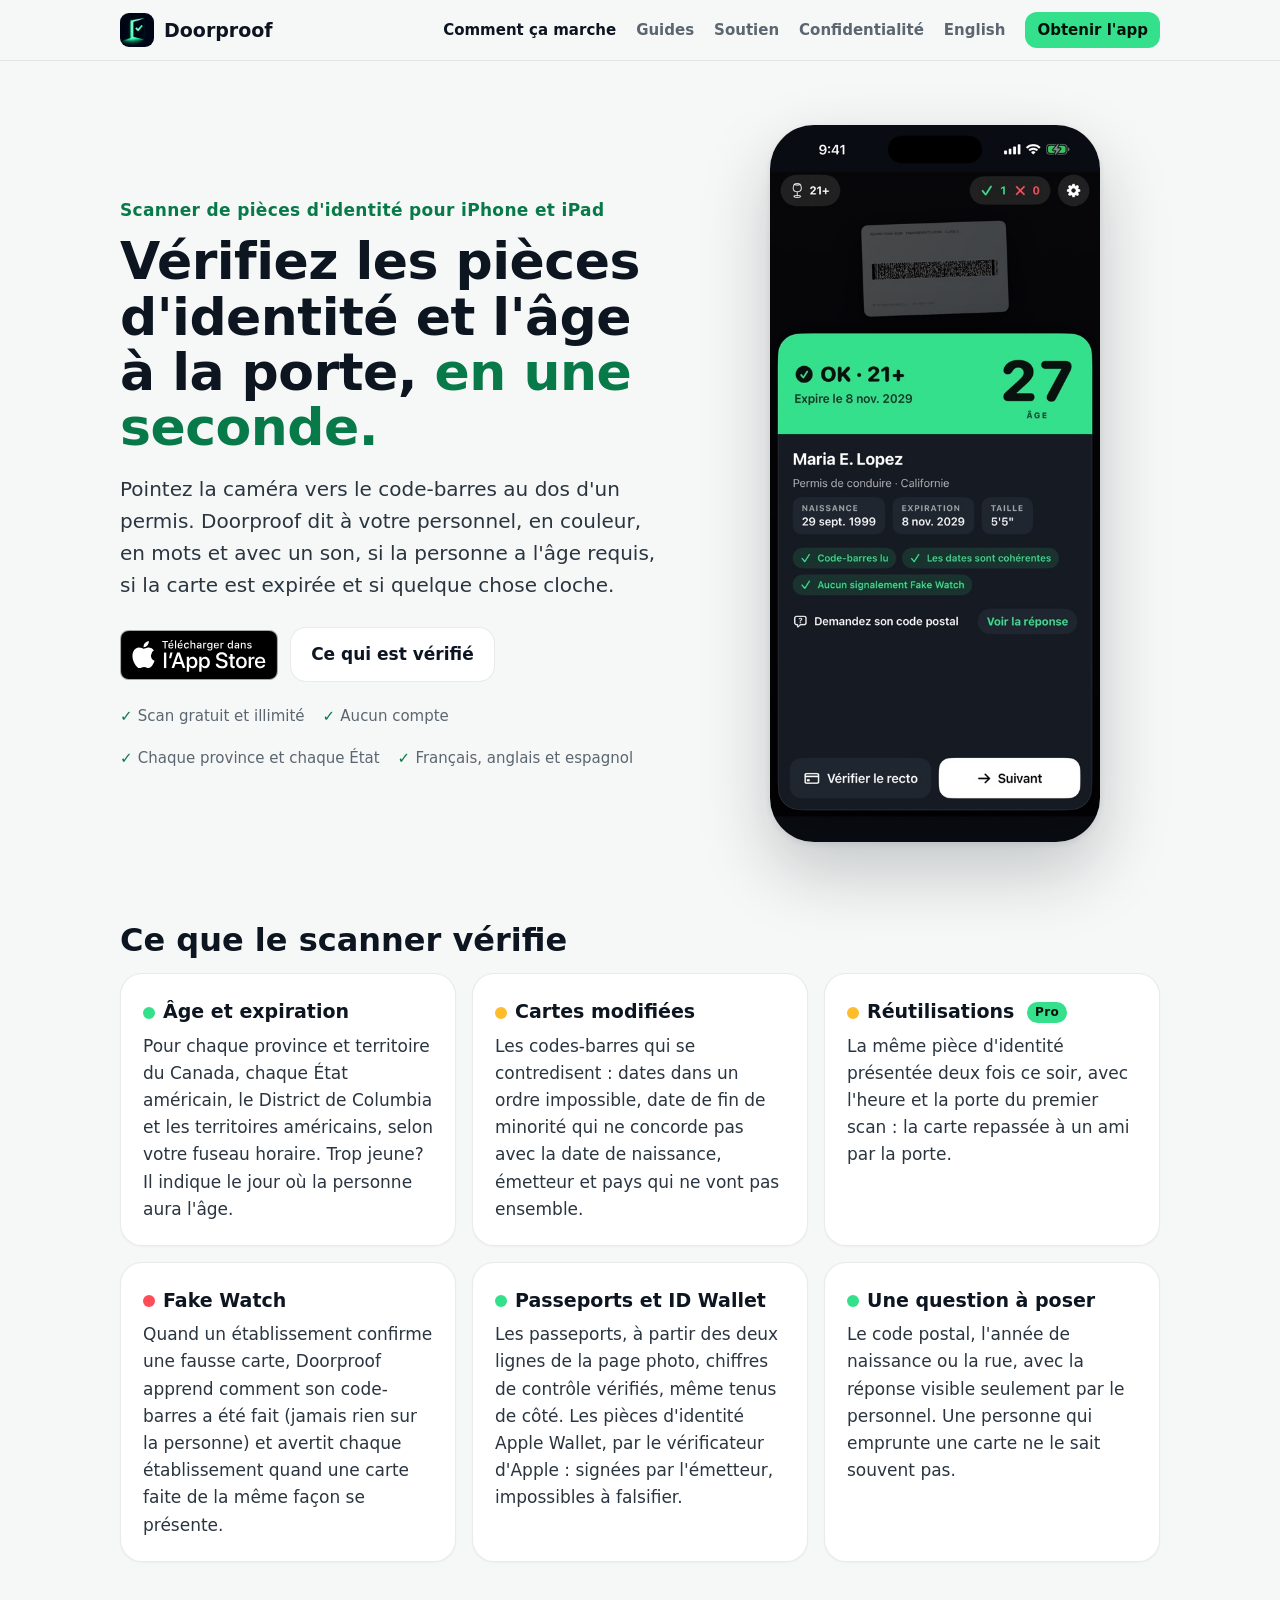
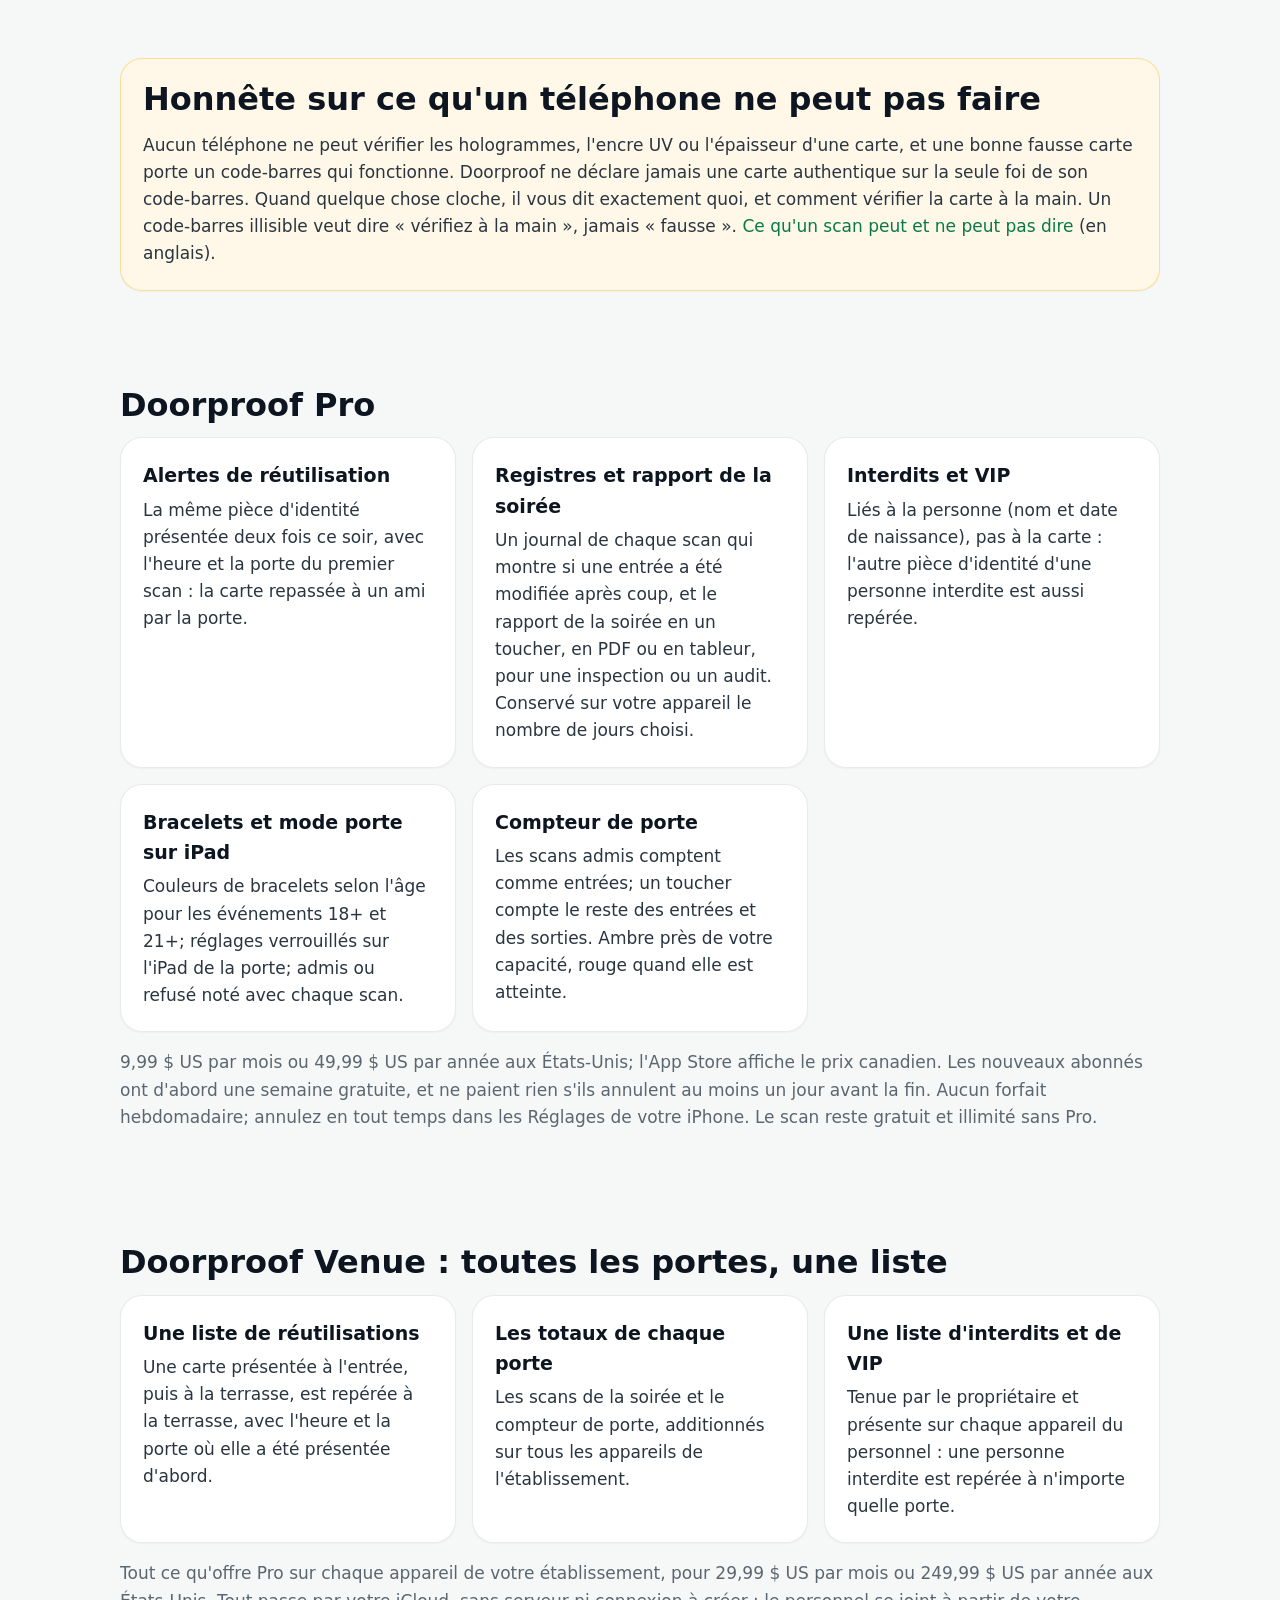
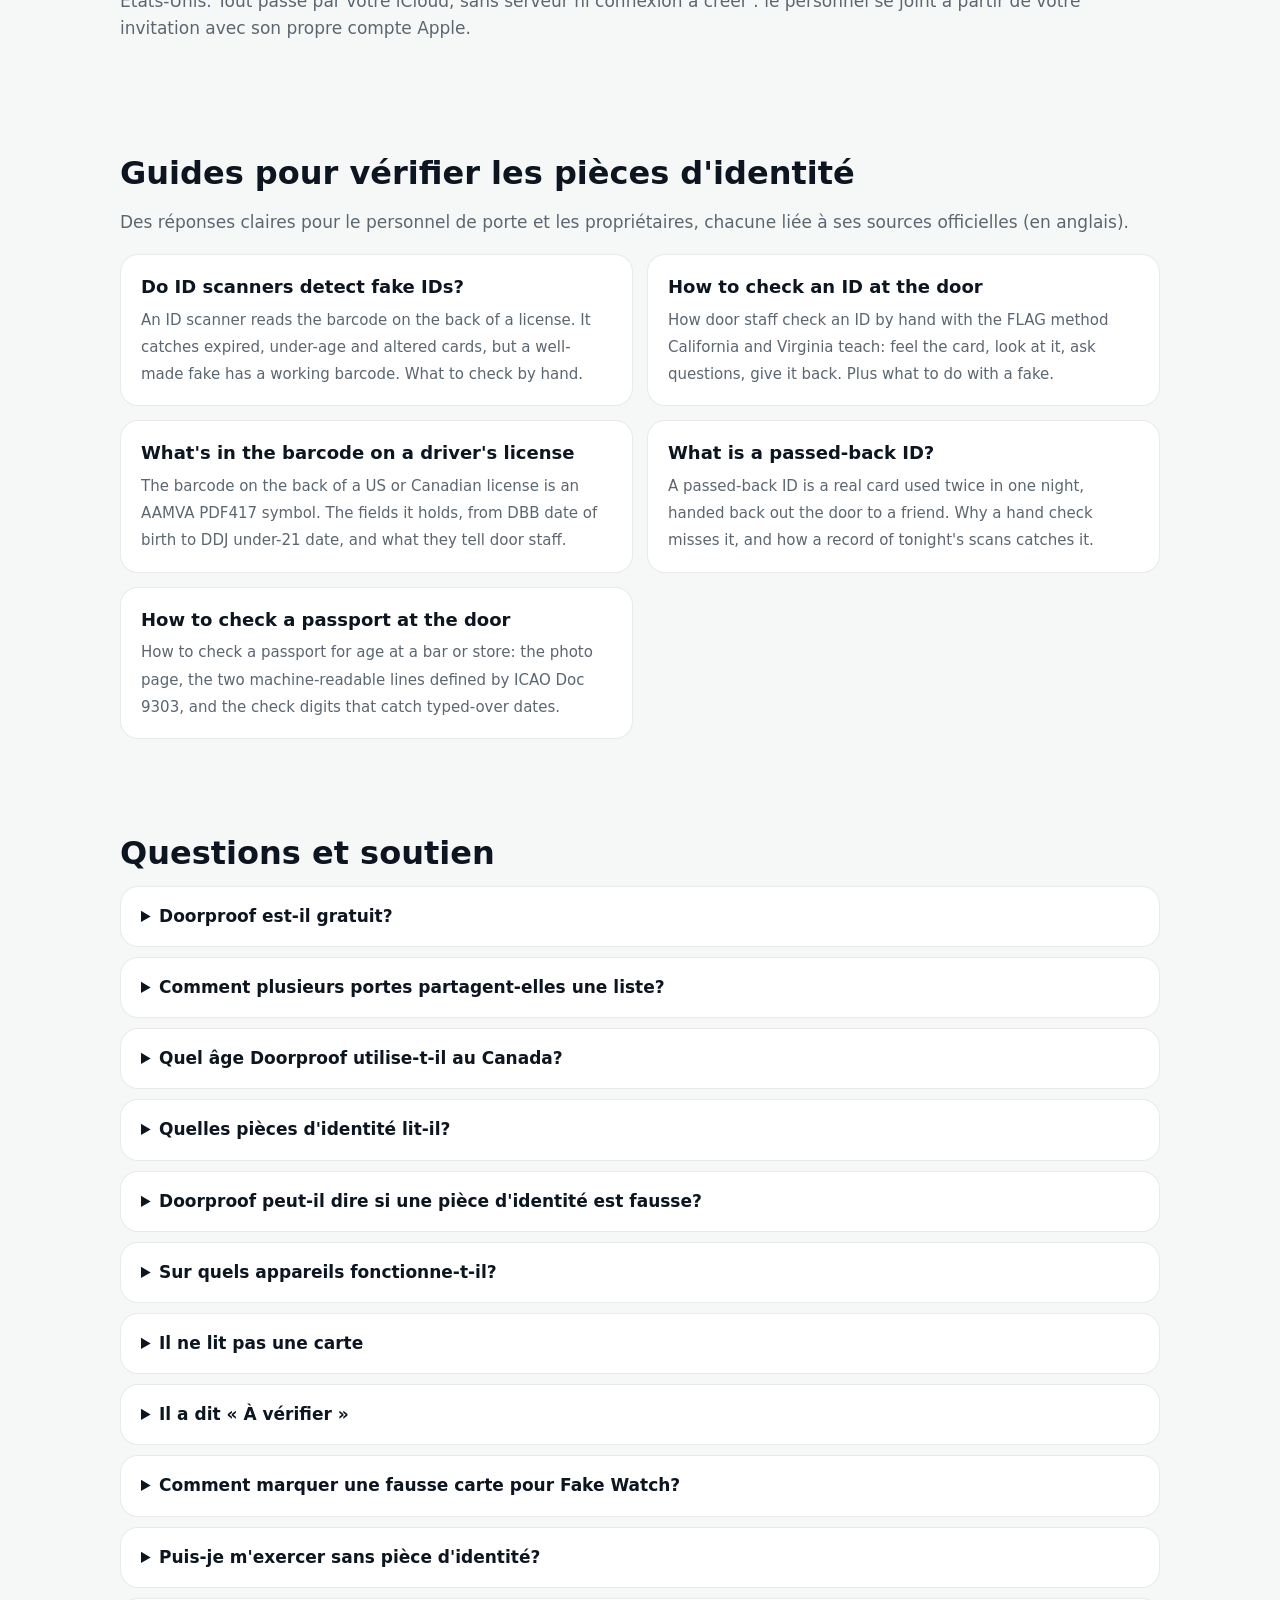
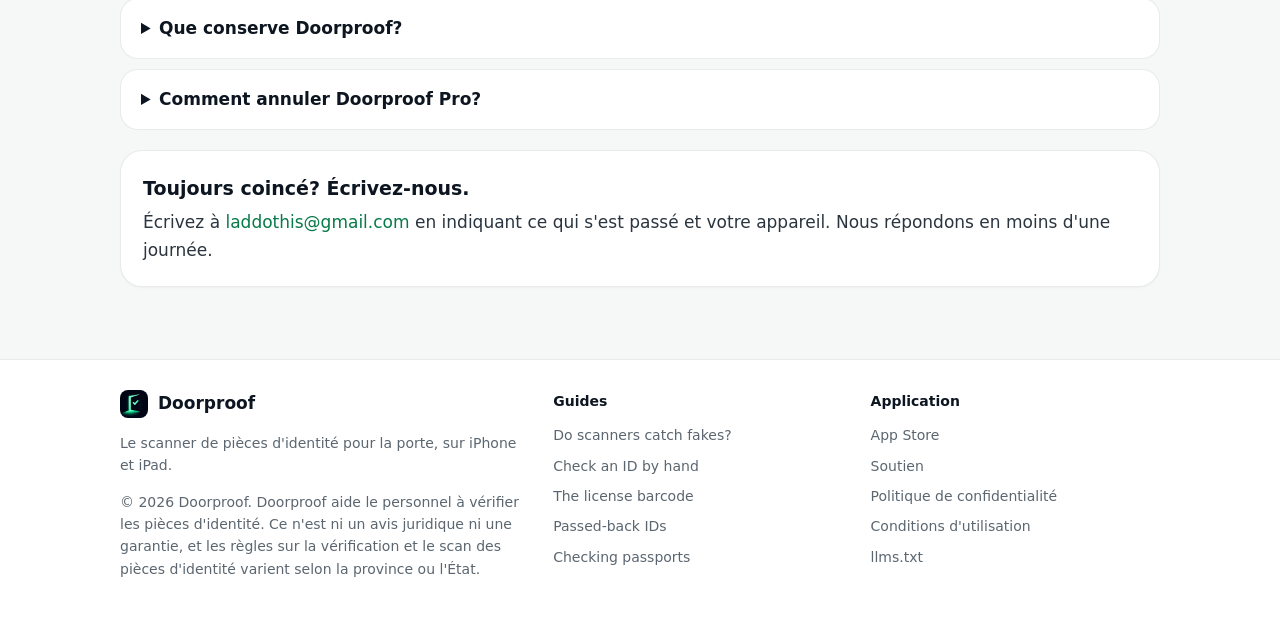
==== fr/index.html @ cb19625f "French (Canada) home page and privacy policy; Canada's ages by province; three languages; passports " ====
<!doctype html>
<html lang="fr-CA">
<head>
<meta charset="utf-8">
<meta name="viewport" content="width=device-width, initial-scale=1">
<title>Doorproof : scanner d&#x27;identité et vérification de l&#x27;âge</title>
<meta name="description" content="Scan de pièces d&#x27;identité gratuit et illimité sur iPhone et iPad : l&#x27;âge et l&#x27;expiration en une seconde, les cartes modifiées et Fake Watch.">
<meta name="robots" content="index,follow,max-snippet:-1,max-image-preview:large">
<link rel="canonical" href="https://coderalert0.github.io/doorproof-site/fr/">
<link rel="alternate" hreflang="en" href="https://coderalert0.github.io/doorproof-site/">
<link rel="alternate" hreflang="fr-CA" href="https://coderalert0.github.io/doorproof-site/fr/">
<link rel="alternate" hreflang="x-default" href="https://coderalert0.github.io/doorproof-site/">
<meta name="theme-color" content="#f6f8f7">
<meta name="apple-itunes-app" content="app-id=6832112189">
<meta property="og:type" content="website">
<meta property="og:site_name" content="Doorproof">
<meta property="og:title" content="Doorproof : scanner d&#x27;identité et vérification de l&#x27;âge">
<meta property="og:description" content="Scan de pièces d&#x27;identité gratuit et illimité sur iPhone et iPad : l&#x27;âge et l&#x27;expiration en une seconde, les cartes modifiées et Fake Watch.">
<meta property="og:url" content="https://coderalert0.github.io/doorproof-site/fr/">
<meta property="og:image" content="https://coderalert0.github.io/doorproof-site/img/og.png">
<meta property="og:image:width" content="1200">
<meta property="og:image:height" content="630">
<meta property="og:image:alt" content="Doorproof, le scanner de pièces d&#x27;identité pour la porte, affichant un résultat vert OK">
<meta name="twitter:card" content="summary_large_image">
<link rel="icon" href="../icon.png">
<link rel="apple-touch-icon" href="../icon.png">
<link rel="stylesheet" href="../style.css">
<link rel="alternate" type="text/plain" title="llms.txt" href="../llms.txt">
<script type="application/ld+json">{"@context": "https://schema.org", "@type": "WebSite", "name": "Doorproof", "url": "https://coderalert0.github.io/doorproof-site/fr/", "description": "Scan de pièces d'identité gratuit et illimité sur iPhone et iPad : l'âge et l'expiration en une seconde, les cartes modifiées et Fake Watch.", "publisher": {"@type": "Organization", "name": "Doorproof", "url": "https://coderalert0.github.io/doorproof-site/", "logo": "https://coderalert0.github.io/doorproof-site/img/icon-512.png"}, "inLanguage": "fr-CA"}</script>
<script type="application/ld+json">{"@context": "https://schema.org", "@type": "FAQPage", "inLanguage": "fr-CA", "mainEntity": [{"@type": "Question", "name": "Doorproof est-il gratuit?", "acceptedAnswer": {"@type": "Answer", "text": "Oui. Le scan est gratuit et illimité, avec Fake Watch inclus et aucun compte. Doorproof Pro ajoute les alertes de réutilisation, les registres avec rapport de la soirée, un compteur de porte, les listes d'interdits et de VIP, les bracelets et le mode porte sur iPad. Doorproof Venue met Pro sur chaque appareil de votre établissement, avec une seule liste de réutilisations, des totaux et des listes partagés. Chacun offre d'abord une semaine gratuite aux nouveaux abonnés."}}, {"@type": "Question", "name": "Comment plusieurs portes partagent-elles une liste?", "acceptedAnswer": {"@type": "Answer", "text": "Avec Doorproof Venue, le propriétaire touche Réglages > Les appareils de votre établissement > Inviter les appareils du personnel et envoie l'invitation par Messages ou Mail. Le personnel l'ouvre sur son iPhone ou iPad, connecté à son propre compte Apple, et Doorproof se joint à l'établissement&nbsp;: la même liste de réutilisations, les mêmes totaux et la même liste d'interdits à chaque porte, par l'iCloud du propriétaire."}}, {"@type": "Question", "name": "Quel âge Doorproof utilise-t-il au Canada?", "acceptedAnswer": {"@type": "Answer", "text": "Au premier lancement, choisissez votre province ou territoire et votre type d'établissement&nbsp;: Doorproof règle l'âge légal en conséquence, par exemple 18&nbsp;ans pour un bar au Québec, en Alberta et au Manitoba, 19&nbsp;ans ailleurs, et 21&nbsp;ans pour le cannabis au Québec. Vous pouvez le changer en tout temps dans les Réglages, et c'est à vous de confirmer l'âge qui s'applique à votre établissement."}}, {"@type": "Question", "name": "Quelles pièces d'identité lit-il?", "acceptedAnswer": {"@type": "Answer", "text": "Les permis de conduire et cartes d'identité de chaque province et territoire du Canada, de chaque État américain, du District de Columbia et des territoires américains, par le code-barres au dos. Les passeports et cartes de type passeport, par les lignes lisibles par machine. Les pièces d'identité Apple Wallet, par le vérificateur d'Apple."}}, {"@type": "Question", "name": "Doorproof peut-il dire si une pièce d'identité est fausse?", "acceptedAnswer": {"@type": "Answer", "text": "Il repère ce qu'un code-barres peut montrer&nbsp;: cartes expirées ou de personnes trop jeunes, cartes modifiées dont le code-barres ne concorde plus, et cartes faites comme des fausses cartes confirmées par d'autres établissements. Une fausse carte bien faite porte un code-barres qui fonctionne&nbsp;: Doorproof ne déclare donc jamais une carte authentique sur la seule foi de son code-barres et dit au personnel quoi vérifier à la main."}}, {"@type": "Question", "name": "Sur quels appareils fonctionne-t-il?", "acceptedAnswer": {"@type": "Answer", "text": "iPhone et iPad avec iOS 17 ou plus récent. Il est offert dans l'App Store au Canada et aux États-Unis, en français, en anglais et en espagnol."}}, {"@type": "Question", "name": "Il ne lit pas une carte", "acceptedAnswer": {"@type": "Answer", "text": "Tenez le dos de la carte à plat, remplissant le cadre, à environ une largeur de main de la caméra. Dans une pièce sombre, touchez la lampe de poche. Si un code-barres est usé ou abîmé, Doorproof dit «&nbsp;Vérifiez à la main&nbsp;»&nbsp;: ça ne veut pas dire que la carte est fausse."}}, {"@type": "Question", "name": "Il a dit «&nbsp;À vérifier&nbsp;»", "acceptedAnswer": {"@type": "Answer", "text": "La personne a l'âge requis et la carte n'est pas expirée, mais quelque chose cloche, et le résultat dit quoi. Vérifiez la carte à la main&nbsp;: inclinez-la pour voir l'hologramme bouger, touchez l'impression en relief, comparez la photo et posez la question que Doorproof suggère."}}, {"@type": "Question", "name": "Comment marquer une fausse carte pour Fake Watch?", "acceptedAnswer": {"@type": "Answer", "text": "Touchez «&nbsp;C'est une fausse&nbsp;» sur un résultat À vérifier, mais seulement après avoir vérifié la carte à la main. Doorproof partage la façon dont son code-barres a été fait et votre ville, jamais rien sur la personne. Si une correspondance était erronée, touchez «&nbsp;Elle est vraie&nbsp;». Vous pouvez désactiver le partage dans les Réglages."}}, {"@type": "Question", "name": "Puis-je m'exercer sans pièce d'identité?", "acceptedAnswer": {"@type": "Answer", "text": "Réglages > Aide > S'exercer avec des pièces d'exemple montre à quoi ressemble chaque résultat. Les exemples ne sont ni comptés, ni enregistrés, ni partagés."}}, {"@type": "Question", "name": "Que conserve Doorproof?", "acceptedAnswer": {"@type": "Answer", "text": "Registres désactivés (par défaut), seulement les totaux de la soirée. Registres activés (Pro), un journal sur votre appareil pendant le nombre de jours choisi, avec les noms et dates de naissance seulement si vous l'activez. Voir la politique de confidentialité."}}, {"@type": "Question", "name": "Comment annuler Doorproof Pro?", "acceptedAnswer": {"@type": "Answer", "text": "Dans les Réglages de votre iPhone ou iPad&nbsp;: votre nom > Abonnements > Doorproof. La restauration des achats se trouve dans les Réglages de l'application."}}]}</script>
</head>
<body>
<a class="skip" href="#main">Aller au contenu</a>
<header class="topbar">
  <div class="topbar-in">
    <a class="brand" href="./"><img src="../icon.png" alt="" width="34" height="34"><span>Doorproof</span></a>
    <nav class="nav" aria-label="Site">
      <a href="./#how" aria-current="page">Comment ça marche</a>
      <a href="./#guides">Guides</a>
      <a href="./#support">Soutien</a>
      <a href="./privacy.html">Confidentialité</a>
      <a href="https://coderalert0.github.io/doorproof-site/" hreflang="en" lang="en">English</a>
      <a class="nav-cta" href="https://apps.apple.com/ca/app/id6832112189?l=fr-CA">Obtenir l'app</a>
    </nav>
  </div>
</header>
<main id="main">
<section class="hero">
  <div>
    <span class="eyebrow">Scanner de pièces d'identité pour iPhone et iPad</span>
    <h1>Vérifiez les pièces d'identité et l'âge à la porte, <em>en une seconde.</em></h1>
    <p class="lead">Pointez la caméra vers le code-barres au dos d'un permis. Doorproof dit à votre personnel, en couleur, en mots et avec un son, si la personne a l'âge requis, si la carte est expirée et si quelque chose cloche.</p>
    <div class="actions">
      <a class="badge" href="https://apps.apple.com/ca/app/id6832112189?l=fr-CA"><img src="../img/app-store-badge-fr.svg" alt="Télécharger dans l'App Store" width="158" height="50"></a>
      <a class="btn btn-ghost" href="#how">Ce qui est vérifié</a>
    </div>
    <div class="facts"><span>Scan gratuit et illimité</span><span>Aucun compte</span><span>Chaque province et chaque État</span><span>Français, anglais et espagnol</span></div>
  </div>
  <img class="phone" src="../img/fr/1-demo.jpg" alt="Doorproof affichant un résultat vert OK&nbsp;: 27 ans, un permis de conduire de Californie" width="506" height="1100">
</section>

<section class="wrap" id="how">
  <h2>Ce que le scanner vérifie</h2>
  <div class="grid">
    <div class="card"><h3><span class="dot" style="background:var(--mint)"></span>Âge et expiration</h3><p>Pour chaque province et territoire du Canada, chaque État américain, le District de Columbia et les territoires américains, selon votre fuseau horaire. Trop jeune? Il indique le jour où la personne aura l'âge.</p></div>
    <div class="card"><h3><span class="dot" style="background:var(--amber)"></span>Cartes modifiées</h3><p>Les codes-barres qui se contredisent&nbsp;: dates dans un ordre impossible, date de fin de minorité qui ne concorde pas avec la date de naissance, émetteur et pays qui ne vont pas ensemble.</p></div>
    <div class="card"><h3><span class="dot" style="background:var(--amber)"></span>Réutilisations <span class="pro">Pro</span></h3><p>La même pièce d'identité présentée deux fois ce soir, avec l'heure et la porte du premier scan&nbsp;: la carte repassée à un ami par la porte.</p></div>
    <div class="card"><h3><span class="dot" style="background:var(--red)"></span>Fake Watch</h3><p>Quand un établissement confirme une fausse carte, Doorproof apprend comment son code-barres a été fait (jamais rien sur la personne) et avertit chaque établissement quand une carte faite de la même façon se présente.</p></div>
    <div class="card"><h3><span class="dot" style="background:var(--mint)"></span>Passeports et ID Wallet</h3><p>Les passeports, à partir des deux lignes de la page photo, chiffres de contrôle vérifiés, même tenus de côté. Les pièces d'identité Apple Wallet, par le vérificateur d'Apple&nbsp;: signées par l'émetteur, impossibles à falsifier.</p></div>
    <div class="card"><h3><span class="dot" style="background:var(--mint)"></span>Une question à poser</h3><p>Le code postal, l'année de naissance ou la rue, avec la réponse visible seulement par le personnel. Une personne qui emprunte une carte ne le sait souvent pas.</p></div>
  </div>
</section>

<section class="wrap">
  <div class="card honest">
    <h2>Honnête sur ce qu'un téléphone ne peut pas faire</h2>
    <p>Aucun téléphone ne peut vérifier les hologrammes, l'encre UV ou l'épaisseur d'une carte, et une bonne fausse carte porte un code-barres qui fonctionne. Doorproof ne déclare jamais une carte authentique sur la seule foi de son code-barres. Quand quelque chose cloche, il vous dit exactement quoi, et comment vérifier la carte à la main. Un code-barres illisible veut dire «&nbsp;vérifiez à la main&nbsp;», jamais «&nbsp;fausse&nbsp;». <a href="../do-id-scanners-detect-fake-ids.html">Ce qu'un scan peut et ne peut pas dire</a> (en anglais).</p>
  </div>
</section>

<section class="wrap">
  <h2>Doorproof Pro</h2>
  <div class="grid">
    <div class="card"><h3>Alertes de réutilisation</h3><p>La même pièce d'identité présentée deux fois ce soir, avec l'heure et la porte du premier scan&nbsp;: la carte repassée à un ami par la porte.</p></div>
    <div class="card"><h3>Registres et rapport de la soirée</h3><p>Un journal de chaque scan qui montre si une entrée a été modifiée après coup, et le rapport de la soirée en un toucher, en PDF ou en tableur, pour une inspection ou un audit. Conservé sur votre appareil le nombre de jours choisi.</p></div>
    <div class="card"><h3>Interdits et VIP</h3><p>Liés à la personne (nom et date de naissance), pas à la carte&nbsp;: l'autre pièce d'identité d'une personne interdite est aussi repérée.</p></div>
    <div class="card"><h3>Bracelets et mode porte sur iPad</h3><p>Couleurs de bracelets selon l'âge pour les événements 18+ et 21+; réglages verrouillés sur l'iPad de la porte; admis ou refusé noté avec chaque scan.</p></div>
    <div class="card"><h3>Compteur de porte</h3><p>Les scans admis comptent comme entrées; un toucher compte le reste des entrées et des sorties. Ambre près de votre capacité, rouge quand elle est atteinte.</p></div>
  </div>
  <p class="muted">9,99 $ US par mois ou 49,99 $ US par année aux États-Unis; l'App Store affiche le prix canadien. Les nouveaux abonnés ont d'abord une semaine gratuite, et ne paient rien s'ils annulent au moins un jour avant la fin. Aucun forfait hebdomadaire; annulez en tout temps dans les Réglages de votre iPhone. Le scan reste gratuit et illimité sans Pro.</p>
</section>

<section class="wrap" id="venue">
  <h2>Doorproof Venue&nbsp;: toutes les portes, une liste</h2>
  <div class="grid">
    <div class="card"><h3>Une liste de réutilisations</h3><p>Une carte présentée à l'entrée, puis à la terrasse, est repérée à la terrasse, avec l'heure et la porte où elle a été présentée d'abord.</p></div>
    <div class="card"><h3>Les totaux de chaque porte</h3><p>Les scans de la soirée et le compteur de porte, additionnés sur tous les appareils de l'établissement.</p></div>
    <div class="card"><h3>Une liste d'interdits et de VIP</h3><p>Tenue par le propriétaire et présente sur chaque appareil du personnel&nbsp;: une personne interdite est repérée à n'importe quelle porte.</p></div>
  </div>
  <p class="muted">Tout ce qu'offre Pro sur chaque appareil de votre établissement, pour 29,99 $ US par mois ou 249,99 $ US par année aux États-Unis. Tout passe par votre iCloud, sans serveur ni connexion à créer&nbsp;: le personnel se joint à partir de votre invitation avec son propre compte Apple.</p>
</section>

<section class="wrap" id="guides">
  <h2>Guides pour vérifier les pièces d'identité</h2>
  <p class="muted">Des réponses claires pour le personnel de porte et les propriétaires, chacune liée à ses sources officielles (en anglais).</p>
  <ul class="guides"><li><a href="../do-id-scanners-detect-fake-ids.html" hreflang="en"><strong>Do ID scanners detect fake IDs?</strong><span>An ID scanner reads the barcode on the back of a license. It catches expired, under-age and altered cards, but a well-made fake has a working barcode. What to check by hand.</span></a></li><li><a href="../how-to-check-an-id.html" hreflang="en"><strong>How to check an ID at the door</strong><span>How door staff check an ID by hand with the FLAG method California and Virginia teach: feel the card, look at it, ask questions, give it back. Plus what to do with a fake.</span></a></li><li><a href="../drivers-license-barcode.html" hreflang="en"><strong>What&#x27;s in the barcode on a driver&#x27;s license</strong><span>The barcode on the back of a US or Canadian license is an AAMVA PDF417 symbol. The fields it holds, from DBB date of birth to DDJ under-21 date, and what they tell door staff.</span></a></li><li><a href="../passed-back-id.html" hreflang="en"><strong>What is a passed-back ID?</strong><span>A passed-back ID is a real card used twice in one night, handed back out the door to a friend. Why a hand check misses it, and how a record of tonight&#x27;s scans catches it.</span></a></li><li><a href="../checking-passports.html" hreflang="en"><strong>How to check a passport at the door</strong><span>How to check a passport for age at a bar or store: the photo page, the two machine-readable lines defined by ICAO Doc 9303, and the check digits that catch typed-over dates.</span></a></li></ul>
</section>

<section class="wrap" id="support">
  <h2>Questions et soutien</h2>
  <details><summary>Doorproof est-il gratuit?</summary><p>Oui. Le scan est gratuit et illimité, avec Fake Watch inclus et aucun compte. Doorproof Pro ajoute les alertes de réutilisation, les registres avec rapport de la soirée, un compteur de porte, les listes d'interdits et de VIP, les bracelets et le mode porte sur iPad. Doorproof Venue met Pro sur chaque appareil de votre établissement, avec une seule liste de réutilisations, des totaux et des listes partagés. Chacun offre d'abord une semaine gratuite aux nouveaux abonnés.</p></details>
  <details><summary>Comment plusieurs portes partagent-elles une liste?</summary><p>Avec Doorproof Venue, le propriétaire touche Réglages &gt; Les appareils de votre établissement &gt; Inviter les appareils du personnel et envoie l'invitation par Messages ou Mail. Le personnel l'ouvre sur son iPhone ou iPad, connecté à son propre compte Apple, et Doorproof se joint à l'établissement&nbsp;: la même liste de réutilisations, les mêmes totaux et la même liste d'interdits à chaque porte, par l'iCloud du propriétaire.</p></details>
  <details><summary>Quel âge Doorproof utilise-t-il au Canada?</summary><p>Au premier lancement, choisissez votre province ou territoire et votre type d'établissement&nbsp;: Doorproof règle l'âge légal en conséquence, par exemple 18&nbsp;ans pour un bar au Québec, en Alberta et au Manitoba, 19&nbsp;ans ailleurs, et 21&nbsp;ans pour le cannabis au Québec. Vous pouvez le changer en tout temps dans les Réglages, et c'est à vous de confirmer l'âge qui s'applique à votre établissement.</p></details>
  <details><summary>Quelles pièces d'identité lit-il?</summary><p>Les permis de conduire et cartes d'identité de chaque province et territoire du Canada, de chaque État américain, du District de Columbia et des territoires américains, par le code-barres au dos. Les passeports et cartes de type passeport, par les lignes lisibles par machine. Les pièces d'identité Apple Wallet, par le vérificateur d'Apple.</p></details>
  <details><summary>Doorproof peut-il dire si une pièce d'identité est fausse?</summary><p>Il repère ce qu'un code-barres peut montrer&nbsp;: cartes expirées ou de personnes trop jeunes, cartes modifiées dont le code-barres ne concorde plus, et cartes faites comme des fausses cartes confirmées par d'autres établissements. Une fausse carte bien faite porte un code-barres qui fonctionne&nbsp;: Doorproof ne déclare donc jamais une carte authentique sur la seule foi de son code-barres et dit au personnel quoi vérifier à la main.</p></details>
  <details><summary>Sur quels appareils fonctionne-t-il?</summary><p>iPhone et iPad avec iOS 17 ou plus récent. Il est offert dans l'App Store au Canada et aux États-Unis, en français, en anglais et en espagnol.</p></details>
  <details><summary>Il ne lit pas une carte</summary><p>Tenez le dos de la carte à plat, remplissant le cadre, à environ une largeur de main de la caméra. Dans une pièce sombre, touchez la lampe de poche. Si un code-barres est usé ou abîmé, Doorproof dit «&nbsp;Vérifiez à la main&nbsp;»&nbsp;: ça ne veut pas dire que la carte est fausse.</p></details>
  <details><summary>Il a dit «&nbsp;À vérifier&nbsp;»</summary><p>La personne a l'âge requis et la carte n'est pas expirée, mais quelque chose cloche, et le résultat dit quoi. Vérifiez la carte à la main&nbsp;: inclinez-la pour voir l'hologramme bouger, touchez l'impression en relief, comparez la photo et posez la question que Doorproof suggère.</p></details>
  <details><summary>Comment marquer une fausse carte pour Fake Watch?</summary><p>Touchez «&nbsp;C'est une fausse&nbsp;» sur un résultat À vérifier, mais seulement après avoir vérifié la carte à la main. Doorproof partage la façon dont son code-barres a été fait et votre ville, jamais rien sur la personne. Si une correspondance était erronée, touchez «&nbsp;Elle est vraie&nbsp;». Vous pouvez désactiver le partage dans les Réglages.</p></details>
  <details><summary>Puis-je m'exercer sans pièce d'identité?</summary><p>Réglages &gt; Aide &gt; S'exercer avec des pièces d'exemple montre à quoi ressemble chaque résultat. Les exemples ne sont ni comptés, ni enregistrés, ni partagés.</p></details>
  <details><summary>Que conserve Doorproof?</summary><p>Registres désactivés (par défaut), seulement les totaux de la soirée. Registres activés (Pro), un journal sur votre appareil pendant le nombre de jours choisi, avec les noms et dates de naissance seulement si vous l'activez. Voir la <a href="privacy.html">politique de confidentialité</a>.</p></details>
  <details><summary>Comment annuler Doorproof Pro?</summary><p>Dans les Réglages de votre iPhone ou iPad&nbsp;: votre nom &gt; Abonnements &gt; Doorproof. La restauration des achats se trouve dans les Réglages de l'application.</p></details>
  <div class="card contact" id="contact">
    <div><h3>Toujours coincé? Écrivez-nous.</h3><p>Écrivez à <span class="email"><noscript>laddothis at gmail dot com</noscript></span> en indiquant ce qui s'est passé et votre appareil. Nous répondons en moins d'une journée.</p></div>
  </div>
</section>

</main>
<footer>
  <div class="in">
    <div class="foot-about">
      <a class="brand" href="./"><img src="../icon.png" alt="" width="28" height="28"><span>Doorproof</span></a>
      <p>Le scanner de pièces d'identité pour la porte, sur iPhone et iPad.</p>
      <p>© 2026 Doorproof. Doorproof aide le personnel à vérifier les pièces d'identité. Ce n'est ni un avis juridique ni une garantie, et les règles sur la vérification et le scan des pièces d'identité varient selon la province ou l'État.</p>
    </div>
    <nav aria-label="Guides"><p class="foot-title">Guides</p><a href="../do-id-scanners-detect-fake-ids.html">Do scanners catch fakes?</a><a href="../how-to-check-an-id.html">Check an ID by hand</a><a href="../drivers-license-barcode.html">The license barcode</a><a href="../passed-back-id.html">Passed-back IDs</a><a href="../checking-passports.html">Checking passports</a></nav>
    <nav aria-label="App"><p class="foot-title">Application</p><a href="https://apps.apple.com/ca/app/id6832112189?l=fr-CA">App Store</a><a href="./#support">Soutien</a><a href="./privacy.html">Politique de confidentialité</a><a href="https://www.apple.com/legal/internet-services/itunes/dev/stdeula/">Conditions d'utilisation</a><a href="../llms.txt">llms.txt</a></nav>
  </div>
</footer>
<script src="../site.js"></script>
</body>
</html>
---- style.css ----
/* Doorproof's site: light and calm, with the app's mint as the accent. The app's own screens stay dark (a dark screen
   doesn't dazzle door staff at night), so they sit on the page like phones. */
:root { --bg:#f6f8f7; --surface:#ffffff; --raised:#edf2ef; --line:rgba(12,22,33,.09); --text:#0c1520; --body:#2a3540;
        --muted:#5b6670; --mint:#34e08b; --ink:#087a49; --amber:#ffbb29; --amber-ink:#8a5200; --red:#ff4d57; --radius:22px; }
* { box-sizing:border-box; }
html { scroll-behavior:smooth; }
body { margin:0; background:var(--bg); color:var(--text); font:17px/1.6 -apple-system, BlinkMacSystemFont, "SF Pro Text", "Segoe UI", system-ui, sans-serif; }
/* Width and height attributes reserve the space; the image keeps its own proportions. */
img { max-width:100%; height:auto; }
a { color:var(--ink); text-decoration:none; }
a:hover { text-decoration:underline; }
.skip { position:absolute; left:-999px; } .skip:focus { left:16px; top:12px; background:var(--mint); color:#04110a; padding:8px 12px; border-radius:10px; }
.topbar { position:sticky; top:0; z-index:5; background:rgba(246,248,247,.88); backdrop-filter:blur(14px); border-bottom:1px solid var(--line); }
.topbar-in { max-width:1080px; margin:0 auto; padding:12px 20px; display:flex; align-items:center; justify-content:space-between; gap:16px; }
.brand { display:flex; align-items:center; gap:10px; color:var(--text); font-weight:800; font-size:19px; }
.brand img { width:34px; height:34px; border-radius:9px; }
.nav { display:flex; gap:20px; flex-wrap:wrap; align-items:center; } .nav a { color:var(--muted); font-weight:600; font-size:15px; } .nav a[aria-current] { color:var(--text); }
.hero { max-width:1080px; margin:0 auto; padding:64px 20px 32px; display:grid; grid-template-columns:1.1fr .9fr; gap:40px; align-items:center; }
.eyebrow { color:var(--ink); font-weight:700; letter-spacing:.02em; }
h1 { font:800 52px/1.06 ui-rounded, -apple-system, system-ui, sans-serif; margin:10px 0 18px; letter-spacing:-.01em; }
h1 em { font-style:normal; color:var(--ink); }
h2 { font:800 32px/1.15 ui-rounded, -apple-system, system-ui, sans-serif; margin:0 0 14px; }
h3 { font-size:19px; margin:0 0 6px; }
.pro { display:inline-block; margin-left:6px; padding:1px 8px; border-radius:99px; background:var(--mint); color:#04110a; font-size:12px; font-weight:800; letter-spacing:.04em; vertical-align:middle; }
.lead { font-size:20px; color:var(--body); margin:0 0 26px; }
.actions { display:flex; gap:12px; flex-wrap:wrap; align-items:center; }
.btn { display:inline-flex; align-items:center; gap:8px; padding:13px 20px; border-radius:16px; font-weight:700; }
.btn-primary { background:var(--mint); color:#04110a; } .btn-ghost { background:var(--surface); color:var(--text); border:1px solid var(--line); }
.btn:hover { text-decoration:none; filter:brightness(.97); }
.facts { display:flex; gap:18px; flex-wrap:wrap; margin-top:22px; color:var(--muted); font-size:15px; }
.facts span::before { content:"✓ "; color:var(--ink); font-weight:800; }
.phone { justify-self:center; width:min(330px, 80vw); border-radius:44px; box-shadow:0 2px 6px rgba(12,22,33,.08), 0 30px 70px rgba(12,22,33,.22); }
.wrap { max-width:1080px; margin:0 auto; padding:48px 20px; }
.grid { display:grid; grid-template-columns:repeat(3, 1fr); gap:16px; }
.card { background:var(--surface); border:1px solid var(--line); border-radius:var(--radius); padding:22px; box-shadow:0 1px 2px rgba(12,22,33,.04); }
.card p { color:var(--body); margin:0; }
.dot { display:inline-block; width:12px; height:12px; border-radius:50%; margin-right:8px; vertical-align:middle; }
.shots { display:grid; grid-template-columns:repeat(3, 1fr); gap:22px; }
.shots figure { margin:0; } .shots img { width:100%; border-radius:30px; box-shadow:0 18px 44px rgba(12,22,33,.18); }
.shots figcaption { color:var(--muted); font-size:15px; margin-top:14px; } .shots figcaption strong { color:var(--text); display:block; }
.honest { background:#fff8e8; border:1px solid rgba(255,187,41,.45); }
.honest h2 { color:var(--text); } .honest p { color:var(--body); }
.ipad img { width:100%; border-radius:26px; margin-top:18px; box-shadow:0 18px 50px rgba(12,22,33,.18); }
details { background:var(--surface); border:1px solid var(--line); border-radius:18px; padding:16px 20px; margin:10px 0; }
summary { cursor:pointer; font-weight:700; } details p { color:var(--body); margin:10px 0 0; }
.contact { display:flex; gap:16px; align-items:flex-start; margin-top:20px; }
.doc { max-width:760px; margin:0 auto; padding:48px 20px 72px; } .doc p, .doc li { color:var(--body); } .doc h2 { font-size:24px; margin-top:34px; }
section[id], h2[id] { scroll-margin-top:80px; }
.muted { color:var(--muted); }
.nav-cta { background:var(--mint); color:#04110a !important; padding:6px 12px; border-radius:12px; }
.nav-cta:hover { text-decoration:none; filter:brightness(.97); }
.badge { display:inline-flex; align-items:center; } .badge img { display:block; height:50px; width:auto; }
.guides { list-style:none; padding:0; margin:18px 0 0; display:grid; grid-template-columns:repeat(2, 1fr); gap:14px; }
.guides a { display:block; height:100%; background:var(--surface); border:1px solid var(--line); border-radius:18px; padding:18px 20px; color:var(--text); }
.guides a:hover { text-decoration:none; border-color:rgba(8,122,73,.45); box-shadow:0 6px 18px rgba(12,22,33,.06); }
.guides strong { display:block; font-size:18px; margin-bottom:4px; } .guides span { color:var(--muted); font-size:15px; }
.guide { max-width:780px; margin:0 auto; padding:36px 20px 64px; }
.guide h1 { font-size:44px; }
.guide h2 { font-size:26px; margin-top:38px; } .guide h3 { margin-top:22px; }
.guide p, .guide li { color:var(--body); } .guide li { margin:6px 0; } .guide strong { color:var(--text); }
.guide code { background:var(--raised); padding:1px 6px; border-radius:6px; font-size:.9em; }
.crumbs { font-size:14px; color:var(--muted); } .crumbs a { color:var(--muted); }
.updated { color:var(--muted); font-size:14px; margin-top:-6px; }
.answer { background:#eafaf1; border:1px solid rgba(8,122,73,.22); border-radius:var(--radius); padding:20px 22px; margin:22px 0; }
.answer h2 { font-size:15px; text-transform:uppercase; letter-spacing:.06em; color:var(--ink); margin:0 0 6px; } .answer p { margin:0; color:var(--text); font-size:18px; }
.toc { background:var(--surface); border:1px solid var(--line); border-radius:18px; padding:14px 20px; } .toc ul { margin:6px 0 0; padding-left:18px; }
.table-wrap { overflow-x:auto; margin:16px 0; border:1px solid var(--line); border-radius:16px; background:var(--surface); }
table { border-collapse:collapse; width:100%; font-size:15px; } th, td { text-align:left; padding:10px 14px; border-bottom:1px solid var(--line); vertical-align:top; }
th { background:var(--raised); } tr:last-child td { border-bottom:0; } td { color:var(--body); }
.app-cta { display:flex; gap:18px; align-items:center; justify-content:space-between; flex-wrap:wrap; background:var(--surface); border:1px solid var(--line); border-radius:var(--radius); padding:20px 22px; margin:40px 0 0; }
.app-cta h2 { margin:0 0 4px; font-size:22px; } .app-cta p { margin:0; color:var(--body); }
.sources ul, .related ul { padding-left:18px; }
footer { border-top:1px solid var(--line); margin-top:24px; background:var(--surface); }
footer .in { max-width:1080px; margin:0 auto; padding:30px 20px 44px; display:grid; grid-template-columns:1.4fr 1fr 1fr; gap:28px; color:var(--muted); font-size:14px; }
footer .brand { font-size:17px; } footer .brand img { width:28px; height:28px; border-radius:8px; }
footer nav { display:flex; flex-direction:column; gap:8px; } footer nav a { color:var(--muted); }
.foot-title { color:var(--text); font-weight:700; margin:0 0 4px; font-size:14px; }
@media (max-width:860px) { .hero { grid-template-columns:1fr; padding-top:40px; } h1 { font-size:40px; } .grid, .shots { grid-template-columns:1fr 1fr; } }
@media (max-width:860px) { footer .in { grid-template-columns:1fr 1fr; } .foot-about { grid-column:1 / -1; } }
@media (max-width:560px) { .grid, .shots, .guides { grid-template-columns:1fr; } .nav { gap:12px; } .nav a:not(.nav-cta):nth-child(3) { display:none; } .guide h1 { font-size:34px; } }
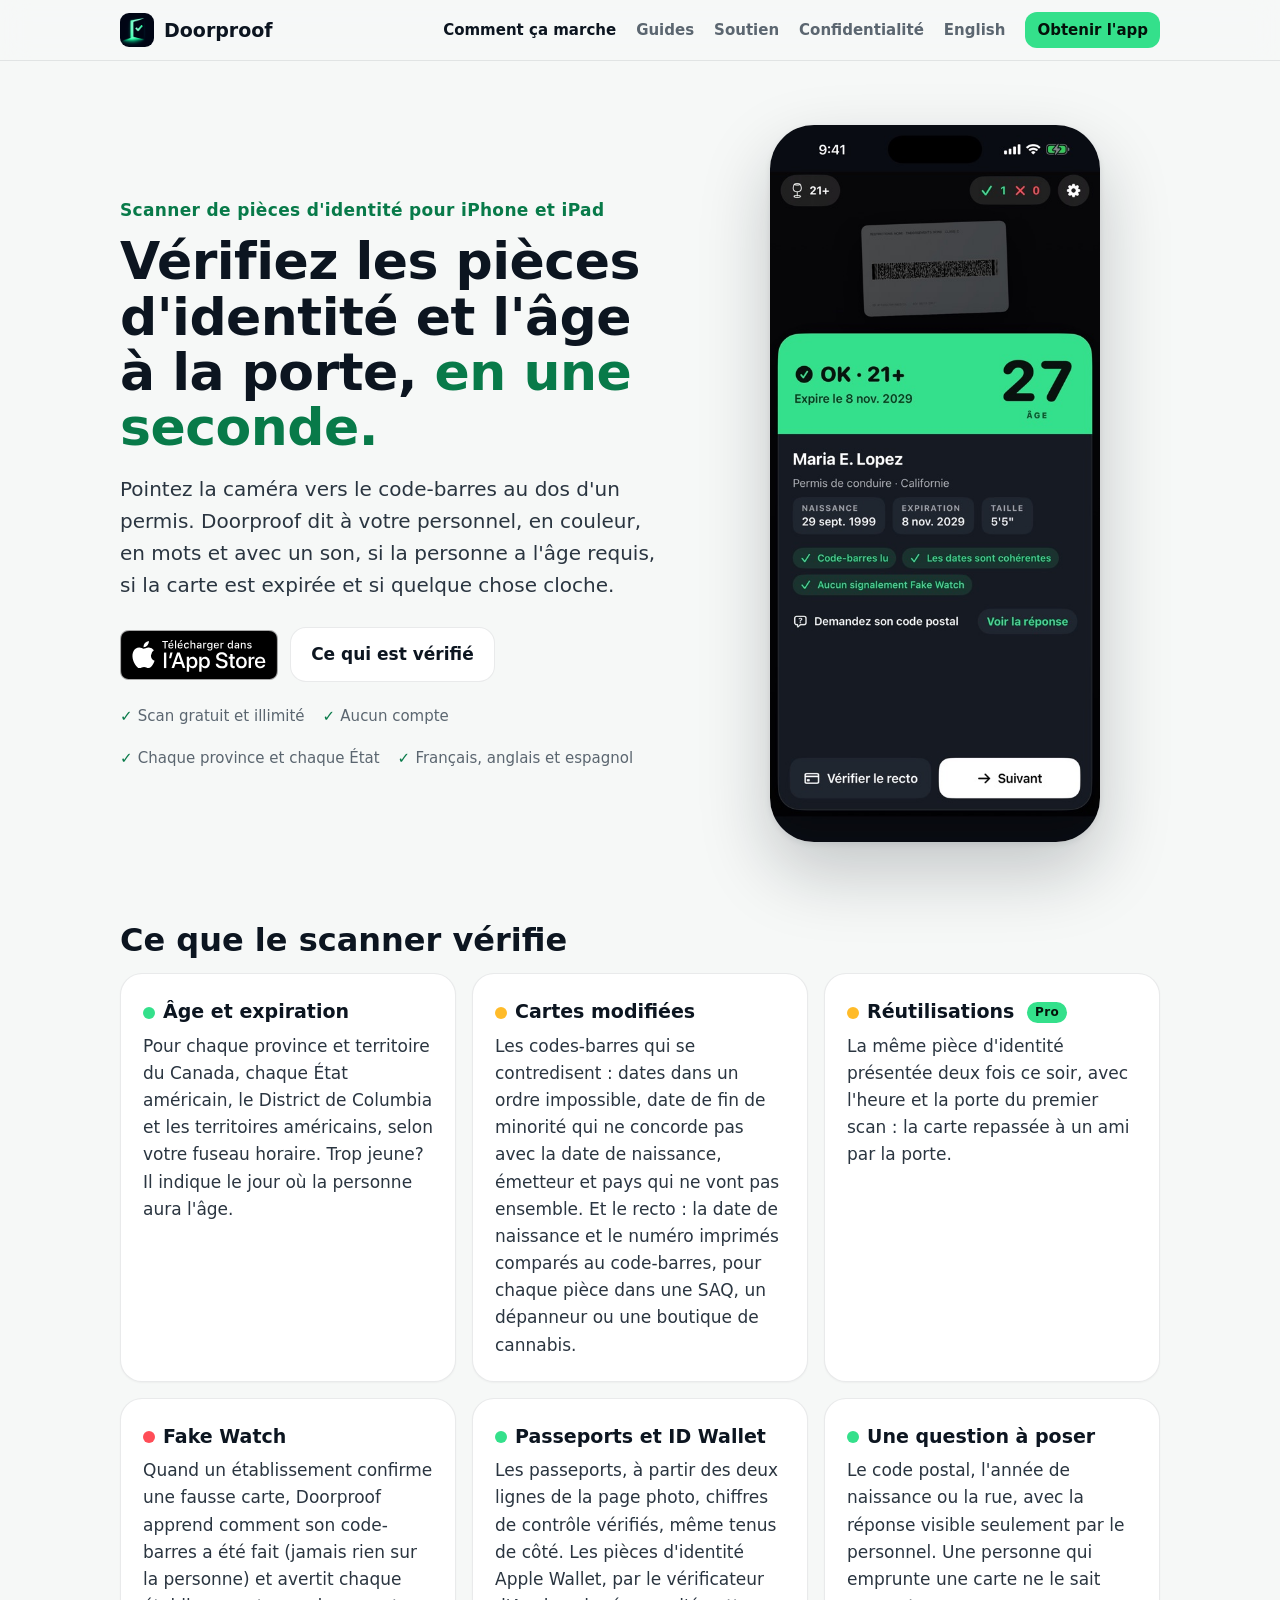
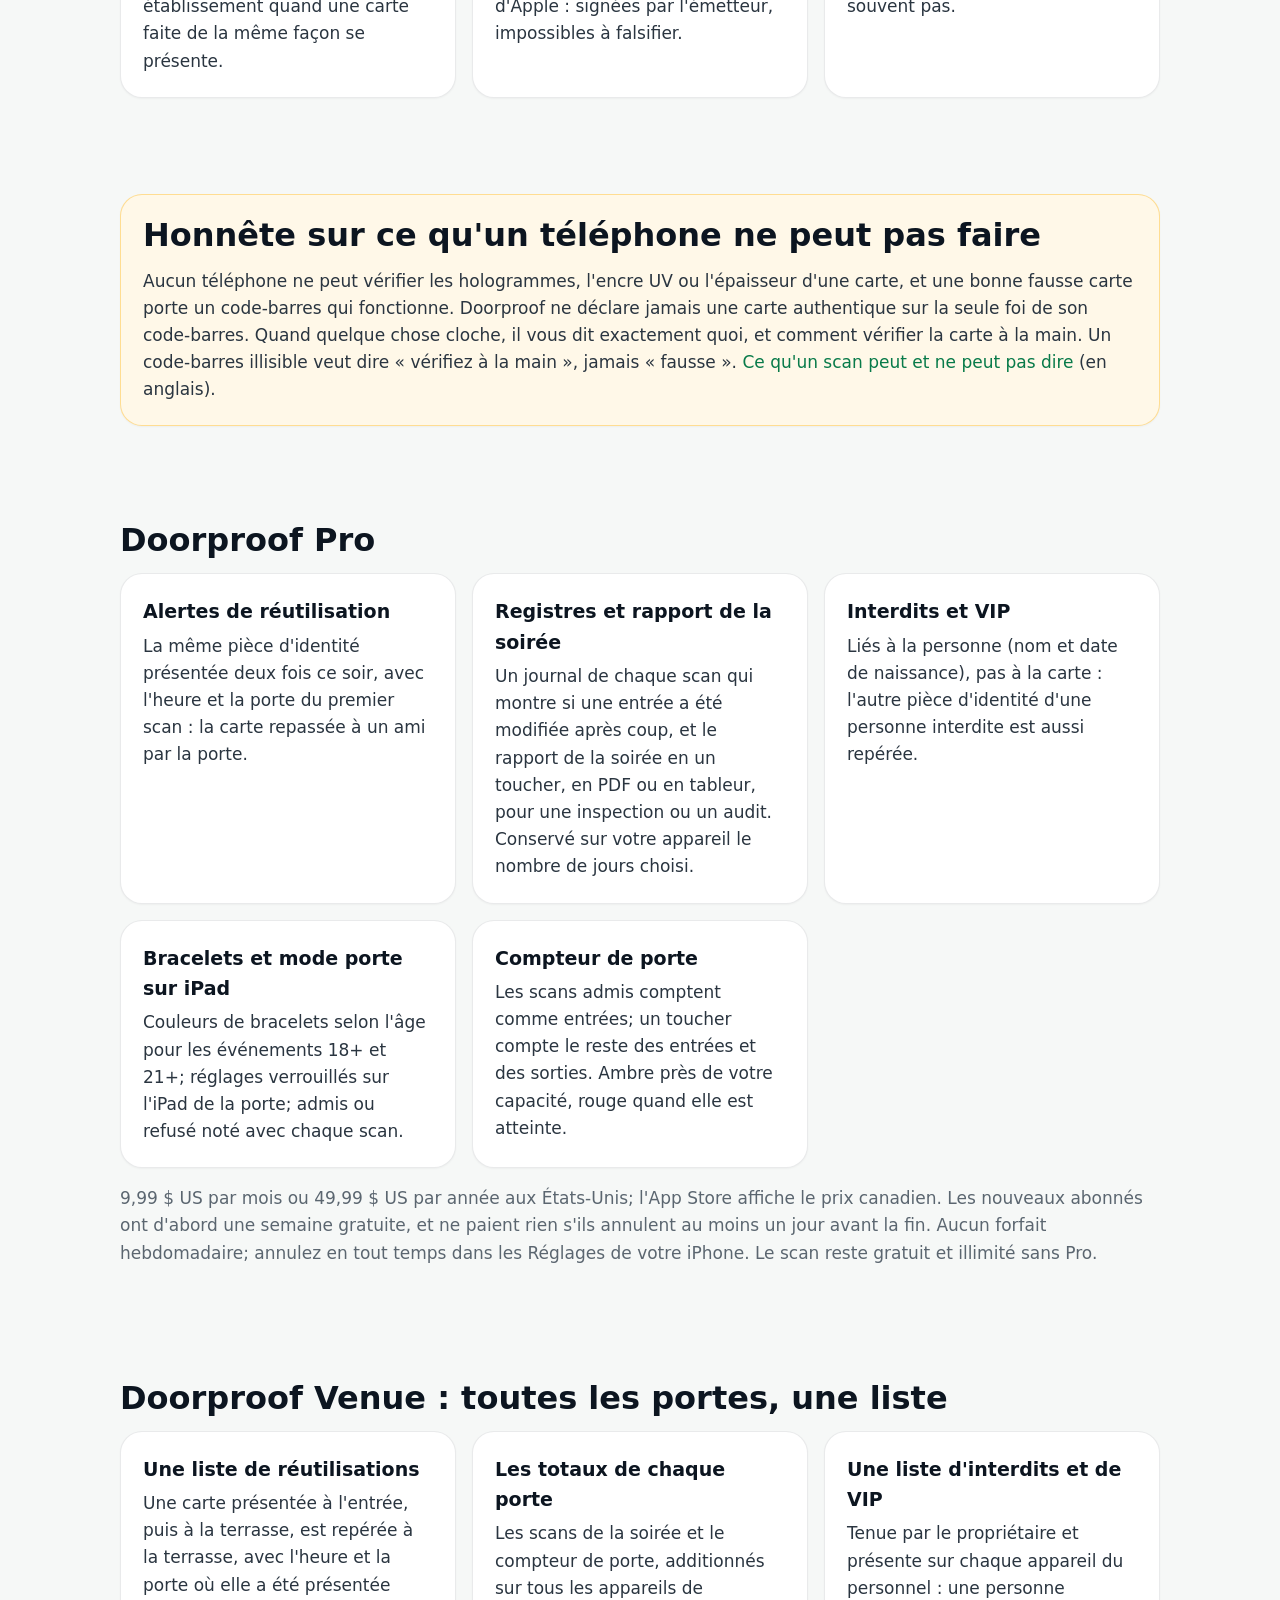
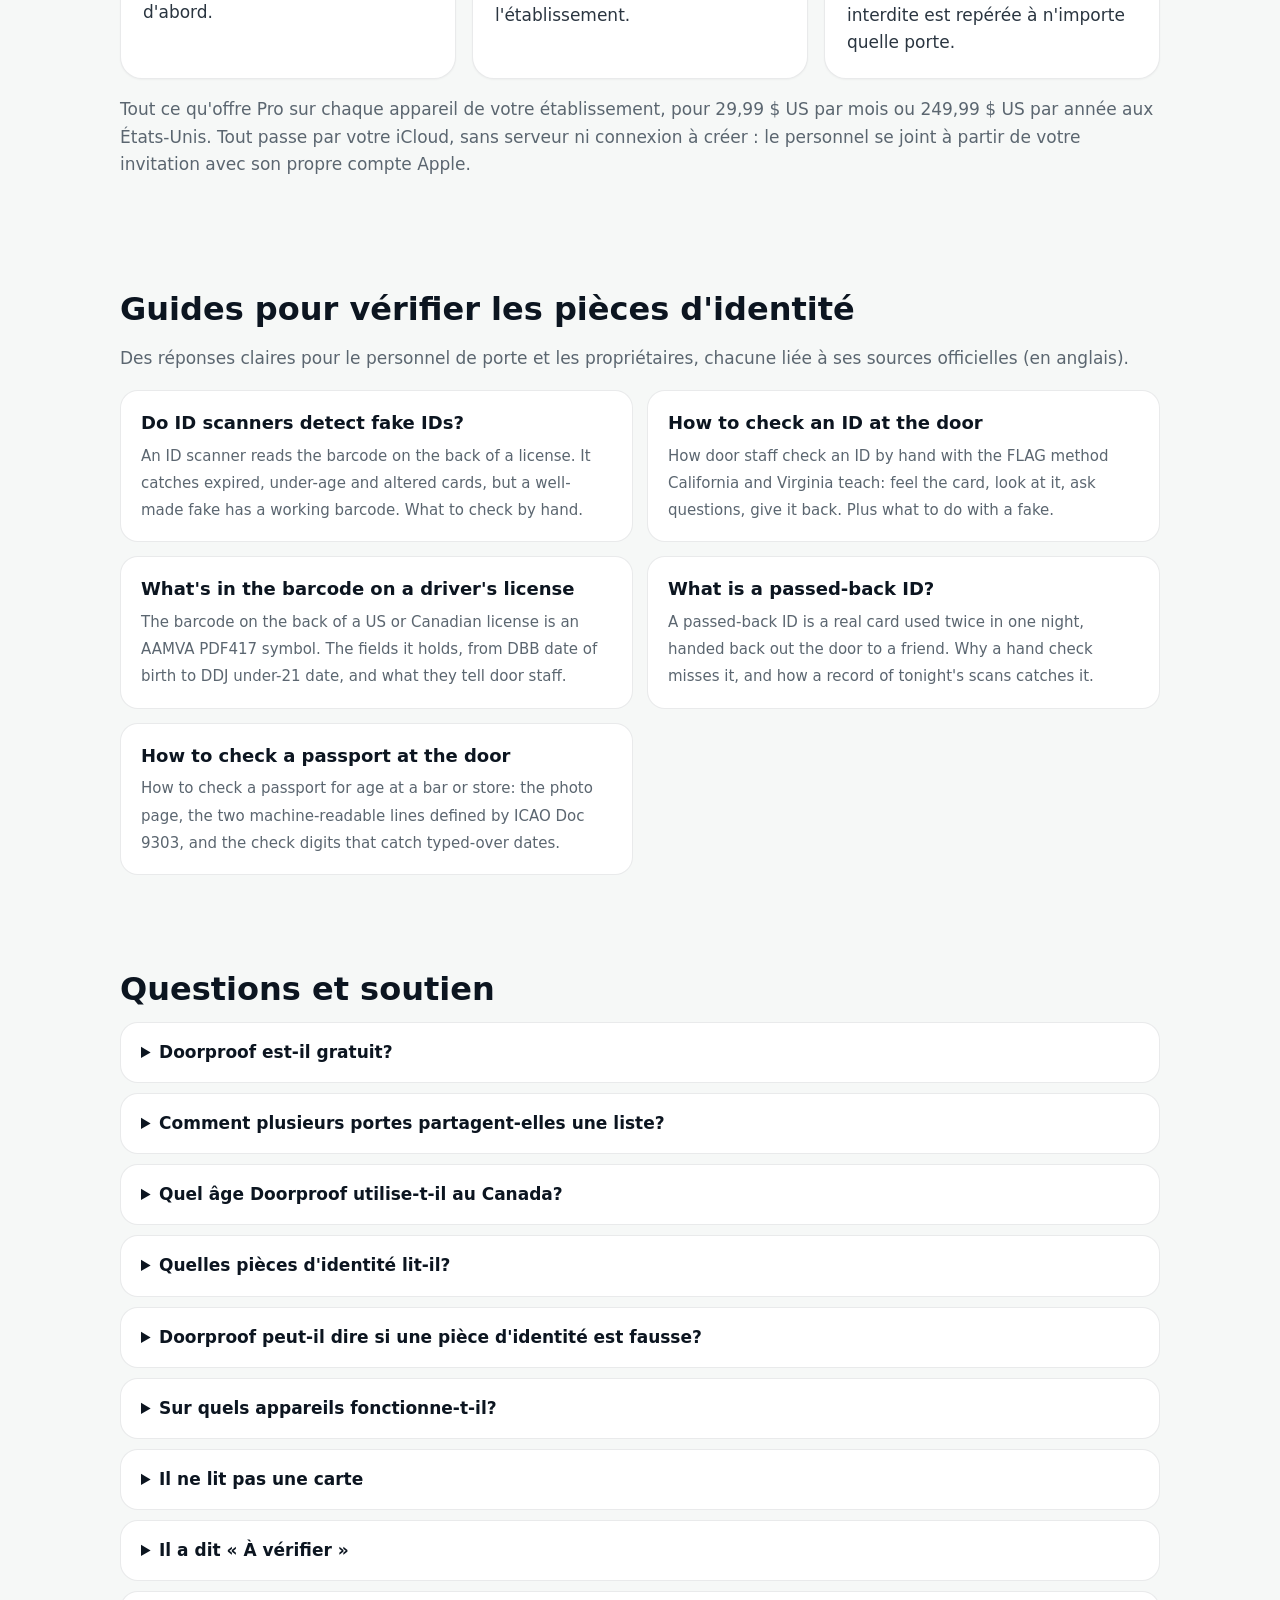
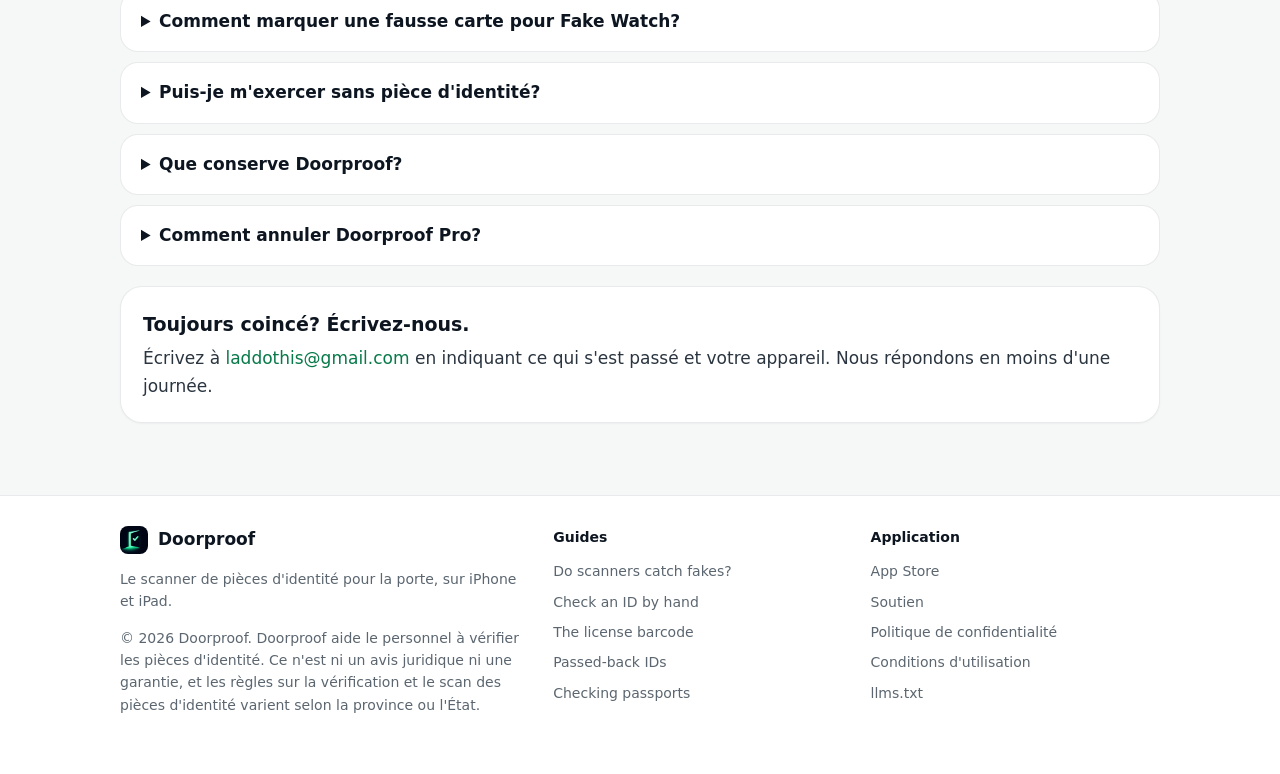
==== commit c0416857: "The front check on the site (birth date and number against the barcode); hold the card about 20 cm a" ====
--- a/fr/index.html
+++ b/fr/index.html
@@ -27,7 +27,7 @@
 <link rel="stylesheet" href="../style.css">
 <link rel="alternate" type="text/plain" title="llms.txt" href="../llms.txt">
 <script type="application/ld+json">{"@context": "https://schema.org", "@type": "WebSite", "name": "Doorproof", "url": "https://coderalert0.github.io/doorproof-site/fr/", "description": "Scan de pièces d'identité gratuit et illimité sur iPhone et iPad : l'âge et l'expiration en une seconde, les cartes modifiées et Fake Watch.", "publisher": {"@type": "Organization", "name": "Doorproof", "url": "https://coderalert0.github.io/doorproof-site/", "logo": "https://coderalert0.github.io/doorproof-site/img/icon-512.png"}, "inLanguage": "fr-CA"}</script>
-<script type="application/ld+json">{"@context": "https://schema.org", "@type": "FAQPage", "inLanguage": "fr-CA", "mainEntity": [{"@type": "Question", "name": "Doorproof est-il gratuit?", "acceptedAnswer": {"@type": "Answer", "text": "Oui. Le scan est gratuit et illimité, avec Fake Watch inclus et aucun compte. Doorproof Pro ajoute les alertes de réutilisation, les registres avec rapport de la soirée, un compteur de porte, les listes d'interdits et de VIP, les bracelets et le mode porte sur iPad. Doorproof Venue met Pro sur chaque appareil de votre établissement, avec une seule liste de réutilisations, des totaux et des listes partagés. Chacun offre d'abord une semaine gratuite aux nouveaux abonnés."}}, {"@type": "Question", "name": "Comment plusieurs portes partagent-elles une liste?", "acceptedAnswer": {"@type": "Answer", "text": "Avec Doorproof Venue, le propriétaire touche Réglages > Les appareils de votre établissement > Inviter les appareils du personnel et envoie l'invitation par Messages ou Mail. Le personnel l'ouvre sur son iPhone ou iPad, connecté à son propre compte Apple, et Doorproof se joint à l'établissement&nbsp;: la même liste de réutilisations, les mêmes totaux et la même liste d'interdits à chaque porte, par l'iCloud du propriétaire."}}, {"@type": "Question", "name": "Quel âge Doorproof utilise-t-il au Canada?", "acceptedAnswer": {"@type": "Answer", "text": "Au premier lancement, choisissez votre province ou territoire et votre type d'établissement&nbsp;: Doorproof règle l'âge légal en conséquence, par exemple 18&nbsp;ans pour un bar au Québec, en Alberta et au Manitoba, 19&nbsp;ans ailleurs, et 21&nbsp;ans pour le cannabis au Québec. Vous pouvez le changer en tout temps dans les Réglages, et c'est à vous de confirmer l'âge qui s'applique à votre établissement."}}, {"@type": "Question", "name": "Quelles pièces d'identité lit-il?", "acceptedAnswer": {"@type": "Answer", "text": "Les permis de conduire et cartes d'identité de chaque province et territoire du Canada, de chaque État américain, du District de Columbia et des territoires américains, par le code-barres au dos. Les passeports et cartes de type passeport, par les lignes lisibles par machine. Les pièces d'identité Apple Wallet, par le vérificateur d'Apple."}}, {"@type": "Question", "name": "Doorproof peut-il dire si une pièce d'identité est fausse?", "acceptedAnswer": {"@type": "Answer", "text": "Il repère ce qu'un code-barres peut montrer&nbsp;: cartes expirées ou de personnes trop jeunes, cartes modifiées dont le code-barres ne concorde plus, et cartes faites comme des fausses cartes confirmées par d'autres établissements. Une fausse carte bien faite porte un code-barres qui fonctionne&nbsp;: Doorproof ne déclare donc jamais une carte authentique sur la seule foi de son code-barres et dit au personnel quoi vérifier à la main."}}, {"@type": "Question", "name": "Sur quels appareils fonctionne-t-il?", "acceptedAnswer": {"@type": "Answer", "text": "iPhone et iPad avec iOS 17 ou plus récent. Il est offert dans l'App Store au Canada et aux États-Unis, en français, en anglais et en espagnol."}}, {"@type": "Question", "name": "Il ne lit pas une carte", "acceptedAnswer": {"@type": "Answer", "text": "Tenez le dos de la carte à plat, remplissant le cadre, à environ une largeur de main de la caméra. Dans une pièce sombre, touchez la lampe de poche. Si un code-barres est usé ou abîmé, Doorproof dit «&nbsp;Vérifiez à la main&nbsp;»&nbsp;: ça ne veut pas dire que la carte est fausse."}}, {"@type": "Question", "name": "Il a dit «&nbsp;À vérifier&nbsp;»", "acceptedAnswer": {"@type": "Answer", "text": "La personne a l'âge requis et la carte n'est pas expirée, mais quelque chose cloche, et le résultat dit quoi. Vérifiez la carte à la main&nbsp;: inclinez-la pour voir l'hologramme bouger, touchez l'impression en relief, comparez la photo et posez la question que Doorproof suggère."}}, {"@type": "Question", "name": "Comment marquer une fausse carte pour Fake Watch?", "acceptedAnswer": {"@type": "Answer", "text": "Touchez «&nbsp;C'est une fausse&nbsp;» sur un résultat À vérifier, mais seulement après avoir vérifié la carte à la main. Doorproof partage la façon dont son code-barres a été fait et votre ville, jamais rien sur la personne. Si une correspondance était erronée, touchez «&nbsp;Elle est vraie&nbsp;». Vous pouvez désactiver le partage dans les Réglages."}}, {"@type": "Question", "name": "Puis-je m'exercer sans pièce d'identité?", "acceptedAnswer": {"@type": "Answer", "text": "Réglages > Aide > S'exercer avec des pièces d'exemple montre à quoi ressemble chaque résultat. Les exemples ne sont ni comptés, ni enregistrés, ni partagés."}}, {"@type": "Question", "name": "Que conserve Doorproof?", "acceptedAnswer": {"@type": "Answer", "text": "Registres désactivés (par défaut), seulement les totaux de la soirée. Registres activés (Pro), un journal sur votre appareil pendant le nombre de jours choisi, avec les noms et dates de naissance seulement si vous l'activez. Voir la politique de confidentialité."}}, {"@type": "Question", "name": "Comment annuler Doorproof Pro?", "acceptedAnswer": {"@type": "Answer", "text": "Dans les Réglages de votre iPhone ou iPad&nbsp;: votre nom > Abonnements > Doorproof. La restauration des achats se trouve dans les Réglages de l'application."}}]}</script>
+<script type="application/ld+json">{"@context": "https://schema.org", "@type": "FAQPage", "inLanguage": "fr-CA", "mainEntity": [{"@type": "Question", "name": "Doorproof est-il gratuit?", "acceptedAnswer": {"@type": "Answer", "text": "Oui. Le scan est gratuit et illimité, avec Fake Watch inclus et aucun compte. Doorproof Pro ajoute les alertes de réutilisation, les registres avec rapport de la soirée, un compteur de porte, les listes d'interdits et de VIP, les bracelets et le mode porte sur iPad. Doorproof Venue met Pro sur chaque appareil de votre établissement, avec une seule liste de réutilisations, des totaux et des listes partagés. Chacun offre d'abord une semaine gratuite aux nouveaux abonnés."}}, {"@type": "Question", "name": "Comment plusieurs portes partagent-elles une liste?", "acceptedAnswer": {"@type": "Answer", "text": "Avec Doorproof Venue, le propriétaire touche Réglages > Les appareils de votre établissement > Inviter les appareils du personnel et envoie l'invitation par Messages ou Mail. Le personnel l'ouvre sur son iPhone ou iPad, connecté à son propre compte Apple, et Doorproof se joint à l'établissement&nbsp;: la même liste de réutilisations, les mêmes totaux et la même liste d'interdits à chaque porte, par l'iCloud du propriétaire."}}, {"@type": "Question", "name": "Quel âge Doorproof utilise-t-il au Canada?", "acceptedAnswer": {"@type": "Answer", "text": "Au premier lancement, choisissez votre province ou territoire et votre type d'établissement&nbsp;: Doorproof règle l'âge légal en conséquence, par exemple 18&nbsp;ans pour un bar au Québec, en Alberta et au Manitoba, 19&nbsp;ans ailleurs, et 21&nbsp;ans pour le cannabis au Québec. Vous pouvez le changer en tout temps dans les Réglages, et c'est à vous de confirmer l'âge qui s'applique à votre établissement."}}, {"@type": "Question", "name": "Quelles pièces d'identité lit-il?", "acceptedAnswer": {"@type": "Answer", "text": "Les permis de conduire et cartes d'identité de chaque province et territoire du Canada, de chaque État américain, du District de Columbia et des territoires américains, par le code-barres au dos. Les passeports et cartes de type passeport, par les lignes lisibles par machine. Les pièces d'identité Apple Wallet, par le vérificateur d'Apple."}}, {"@type": "Question", "name": "Doorproof peut-il dire si une pièce d'identité est fausse?", "acceptedAnswer": {"@type": "Answer", "text": "Il repère ce qu'un code-barres peut montrer&nbsp;: cartes expirées ou de personnes trop jeunes, cartes modifiées dont le code-barres ne concorde plus, et cartes faites comme des fausses cartes confirmées par d'autres établissements. Une fausse carte bien faite porte un code-barres qui fonctionne&nbsp;: Doorproof ne déclare donc jamais une carte authentique sur la seule foi de son code-barres et dit au personnel quoi vérifier à la main."}}, {"@type": "Question", "name": "Sur quels appareils fonctionne-t-il?", "acceptedAnswer": {"@type": "Answer", "text": "iPhone et iPad avec iOS 17 ou plus récent. Il est offert dans l'App Store au Canada et aux États-Unis, en français, en anglais et en espagnol."}}, {"@type": "Question", "name": "Il ne lit pas une carte", "acceptedAnswer": {"@type": "Answer", "text": "Tenez le dos de la carte à plat, à environ 20&nbsp;cm de la caméra, pour que le code-barres remplisse presque tout le cadre. Dans une pièce sombre, touchez la lampe de poche. Si un code-barres est usé ou abîmé, Doorproof dit «&nbsp;Vérifiez à la main&nbsp;»&nbsp;: ça ne veut pas dire que la carte est fausse."}}, {"@type": "Question", "name": "Il a dit «&nbsp;À vérifier&nbsp;»", "acceptedAnswer": {"@type": "Answer", "text": "La personne a l'âge requis et la carte n'est pas expirée, mais quelque chose cloche, et le résultat dit quoi. Vérifiez la carte à la main&nbsp;: inclinez-la pour voir l'hologramme bouger, touchez l'impression en relief, comparez la photo et posez la question que Doorproof suggère."}}, {"@type": "Question", "name": "Comment marquer une fausse carte pour Fake Watch?", "acceptedAnswer": {"@type": "Answer", "text": "Touchez «&nbsp;C'est une fausse&nbsp;» sur un résultat À vérifier, mais seulement après avoir vérifié la carte à la main. Doorproof partage la façon dont son code-barres a été fait et votre ville, jamais rien sur la personne. Si une correspondance était erronée, touchez «&nbsp;Elle est vraie&nbsp;». Vous pouvez désactiver le partage dans les Réglages."}}, {"@type": "Question", "name": "Puis-je m'exercer sans pièce d'identité?", "acceptedAnswer": {"@type": "Answer", "text": "Réglages > Aide > S'exercer avec des pièces d'exemple montre à quoi ressemble chaque résultat. Les exemples ne sont ni comptés, ni enregistrés, ni partagés."}}, {"@type": "Question", "name": "Que conserve Doorproof?", "acceptedAnswer": {"@type": "Answer", "text": "Registres désactivés (par défaut), seulement les totaux de la soirée. Registres activés (Pro), un journal sur votre appareil pendant le nombre de jours choisi, avec les noms et dates de naissance seulement si vous l'activez. Voir la politique de confidentialité."}}, {"@type": "Question", "name": "Comment annuler Doorproof Pro?", "acceptedAnswer": {"@type": "Answer", "text": "Dans les Réglages de votre iPhone ou iPad&nbsp;: votre nom > Abonnements > Doorproof. La restauration des achats se trouve dans les Réglages de l'application."}}]}</script>
 </head>
 <body>
 <a class="skip" href="#main">Aller au contenu</a>
@@ -63,7 +63,7 @@
   <h2>Ce que le scanner vérifie</h2>
   <div class="grid">
     <div class="card"><h3><span class="dot" style="background:var(--mint)"></span>Âge et expiration</h3><p>Pour chaque province et territoire du Canada, chaque État américain, le District de Columbia et les territoires américains, selon votre fuseau horaire. Trop jeune? Il indique le jour où la personne aura l'âge.</p></div>
-    <div class="card"><h3><span class="dot" style="background:var(--amber)"></span>Cartes modifiées</h3><p>Les codes-barres qui se contredisent&nbsp;: dates dans un ordre impossible, date de fin de minorité qui ne concorde pas avec la date de naissance, émetteur et pays qui ne vont pas ensemble.</p></div>
+    <div class="card"><h3><span class="dot" style="background:var(--amber)"></span>Cartes modifiées</h3><p>Les codes-barres qui se contredisent&nbsp;: dates dans un ordre impossible, date de fin de minorité qui ne concorde pas avec la date de naissance, émetteur et pays qui ne vont pas ensemble. Et le recto&nbsp;: la date de naissance et le numéro imprimés comparés au code-barres, pour chaque pièce dans une SAQ, un dépanneur ou une boutique de cannabis.</p></div>
     <div class="card"><h3><span class="dot" style="background:var(--amber)"></span>Réutilisations <span class="pro">Pro</span></h3><p>La même pièce d'identité présentée deux fois ce soir, avec l'heure et la porte du premier scan&nbsp;: la carte repassée à un ami par la porte.</p></div>
     <div class="card"><h3><span class="dot" style="background:var(--red)"></span>Fake Watch</h3><p>Quand un établissement confirme une fausse carte, Doorproof apprend comment son code-barres a été fait (jamais rien sur la personne) et avertit chaque établissement quand une carte faite de la même façon se présente.</p></div>
     <div class="card"><h3><span class="dot" style="background:var(--mint)"></span>Passeports et ID Wallet</h3><p>Les passeports, à partir des deux lignes de la page photo, chiffres de contrôle vérifiés, même tenus de côté. Les pièces d'identité Apple Wallet, par le vérificateur d'Apple&nbsp;: signées par l'émetteur, impossibles à falsifier.</p></div>
@@ -114,7 +114,7 @@
   <details><summary>Quelles pièces d'identité lit-il?</summary><p>Les permis de conduire et cartes d'identité de chaque province et territoire du Canada, de chaque État américain, du District de Columbia et des territoires américains, par le code-barres au dos. Les passeports et cartes de type passeport, par les lignes lisibles par machine. Les pièces d'identité Apple Wallet, par le vérificateur d'Apple.</p></details>
   <details><summary>Doorproof peut-il dire si une pièce d'identité est fausse?</summary><p>Il repère ce qu'un code-barres peut montrer&nbsp;: cartes expirées ou de personnes trop jeunes, cartes modifiées dont le code-barres ne concorde plus, et cartes faites comme des fausses cartes confirmées par d'autres établissements. Une fausse carte bien faite porte un code-barres qui fonctionne&nbsp;: Doorproof ne déclare donc jamais une carte authentique sur la seule foi de son code-barres et dit au personnel quoi vérifier à la main.</p></details>
   <details><summary>Sur quels appareils fonctionne-t-il?</summary><p>iPhone et iPad avec iOS 17 ou plus récent. Il est offert dans l'App Store au Canada et aux États-Unis, en français, en anglais et en espagnol.</p></details>
-  <details><summary>Il ne lit pas une carte</summary><p>Tenez le dos de la carte à plat, remplissant le cadre, à environ une largeur de main de la caméra. Dans une pièce sombre, touchez la lampe de poche. Si un code-barres est usé ou abîmé, Doorproof dit «&nbsp;Vérifiez à la main&nbsp;»&nbsp;: ça ne veut pas dire que la carte est fausse.</p></details>
+  <details><summary>Il ne lit pas une carte</summary><p>Tenez le dos de la carte à plat, à environ 20&nbsp;cm de la caméra, pour que le code-barres remplisse presque tout le cadre. Dans une pièce sombre, touchez la lampe de poche. Si un code-barres est usé ou abîmé, Doorproof dit «&nbsp;Vérifiez à la main&nbsp;»&nbsp;: ça ne veut pas dire que la carte est fausse.</p></details>
   <details><summary>Il a dit «&nbsp;À vérifier&nbsp;»</summary><p>La personne a l'âge requis et la carte n'est pas expirée, mais quelque chose cloche, et le résultat dit quoi. Vérifiez la carte à la main&nbsp;: inclinez-la pour voir l'hologramme bouger, touchez l'impression en relief, comparez la photo et posez la question que Doorproof suggère.</p></details>
   <details><summary>Comment marquer une fausse carte pour Fake Watch?</summary><p>Touchez «&nbsp;C'est une fausse&nbsp;» sur un résultat À vérifier, mais seulement après avoir vérifié la carte à la main. Doorproof partage la façon dont son code-barres a été fait et votre ville, jamais rien sur la personne. Si une correspondance était erronée, touchez «&nbsp;Elle est vraie&nbsp;». Vous pouvez désactiver le partage dans les Réglages.</p></details>
   <details><summary>Puis-je m'exercer sans pièce d'identité?</summary><p>Réglages &gt; Aide &gt; S'exercer avec des pièces d'exemple montre à quoi ressemble chaque résultat. Les exemples ne sont ni comptés, ni enregistrés, ni partagés.</p></details>
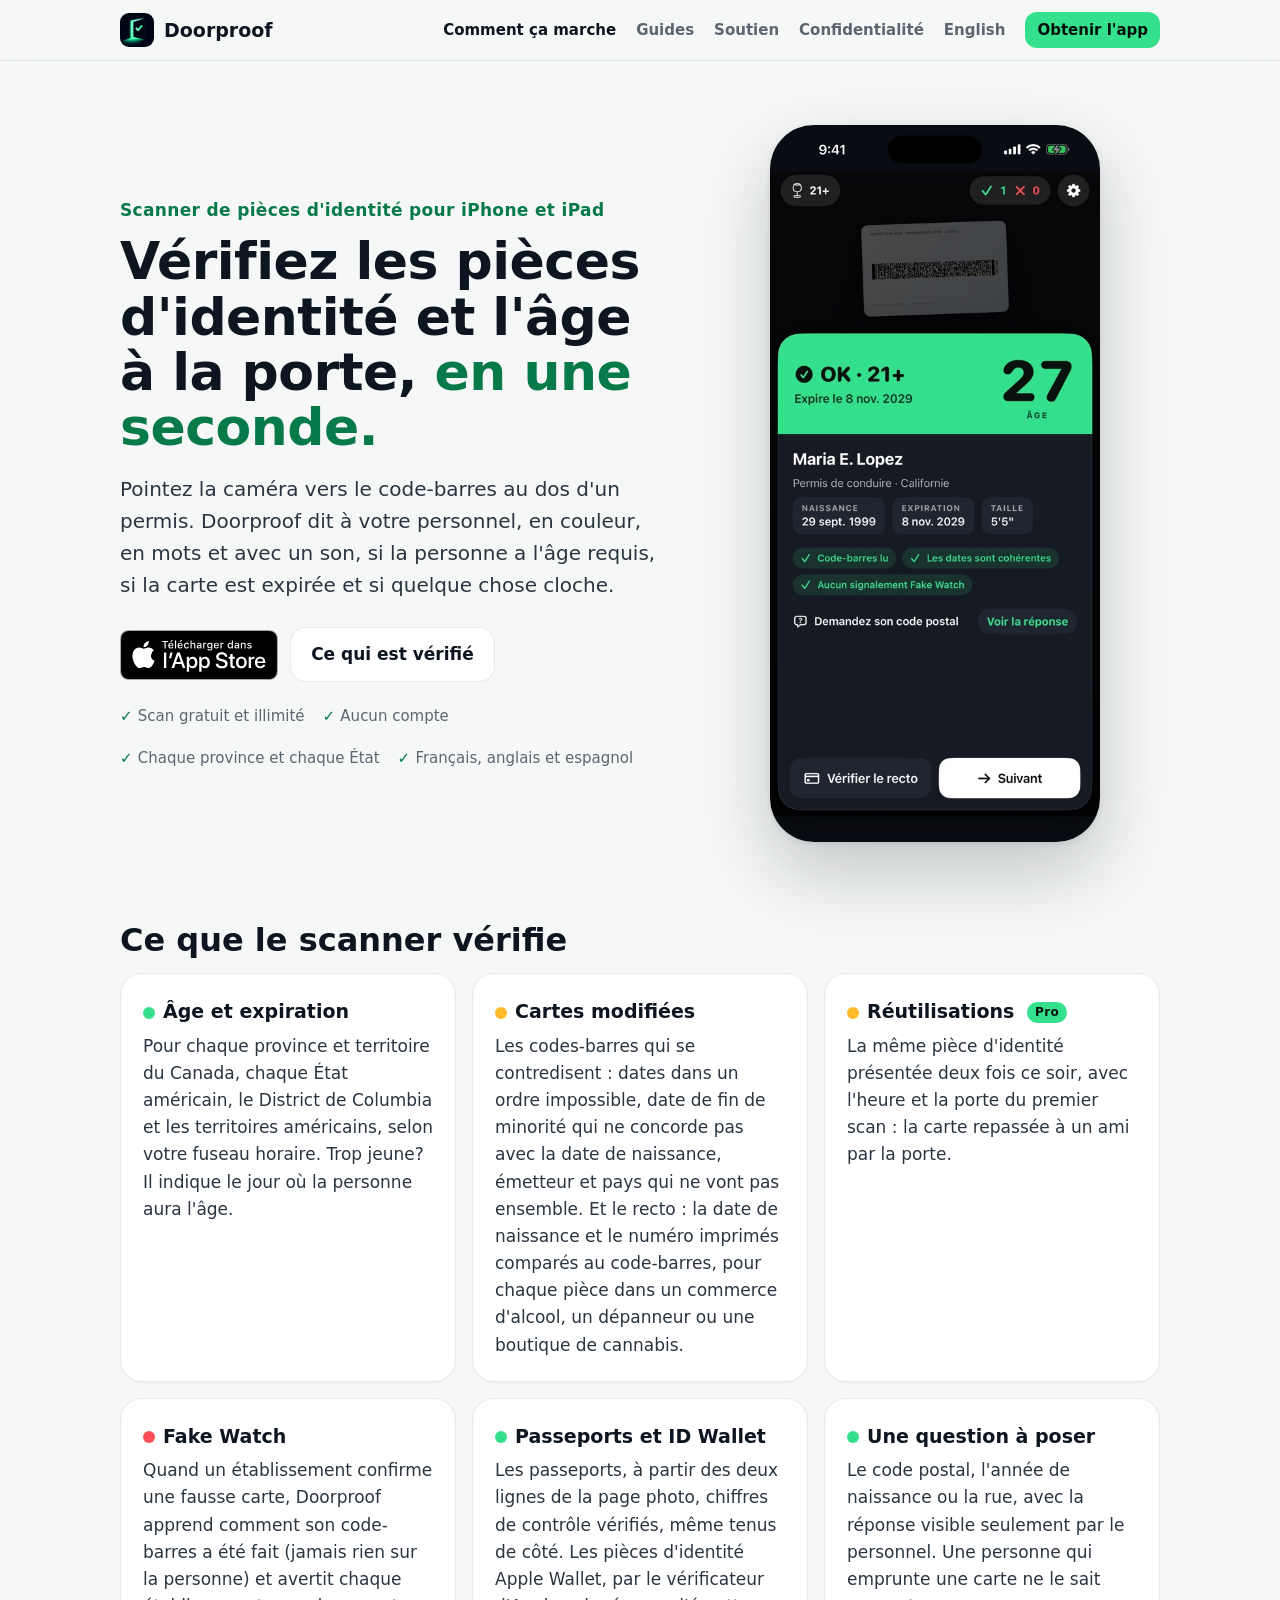
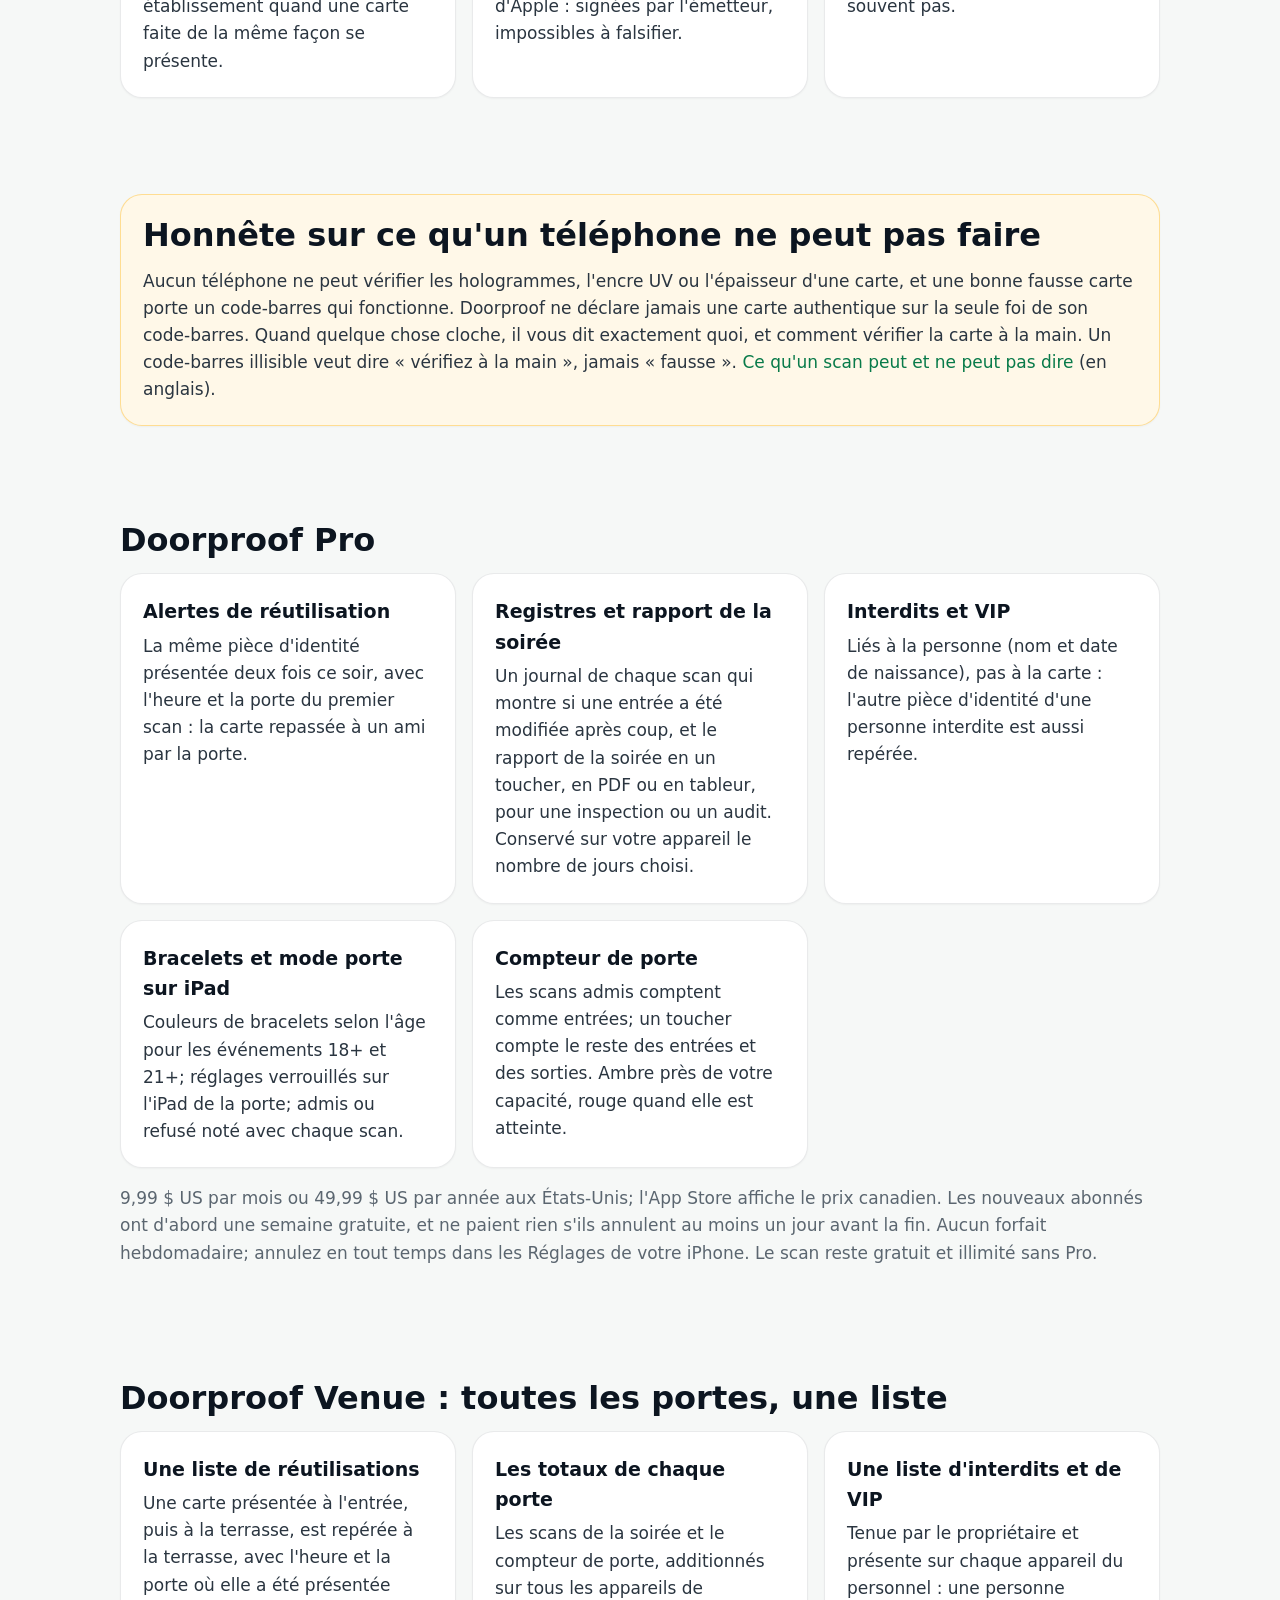
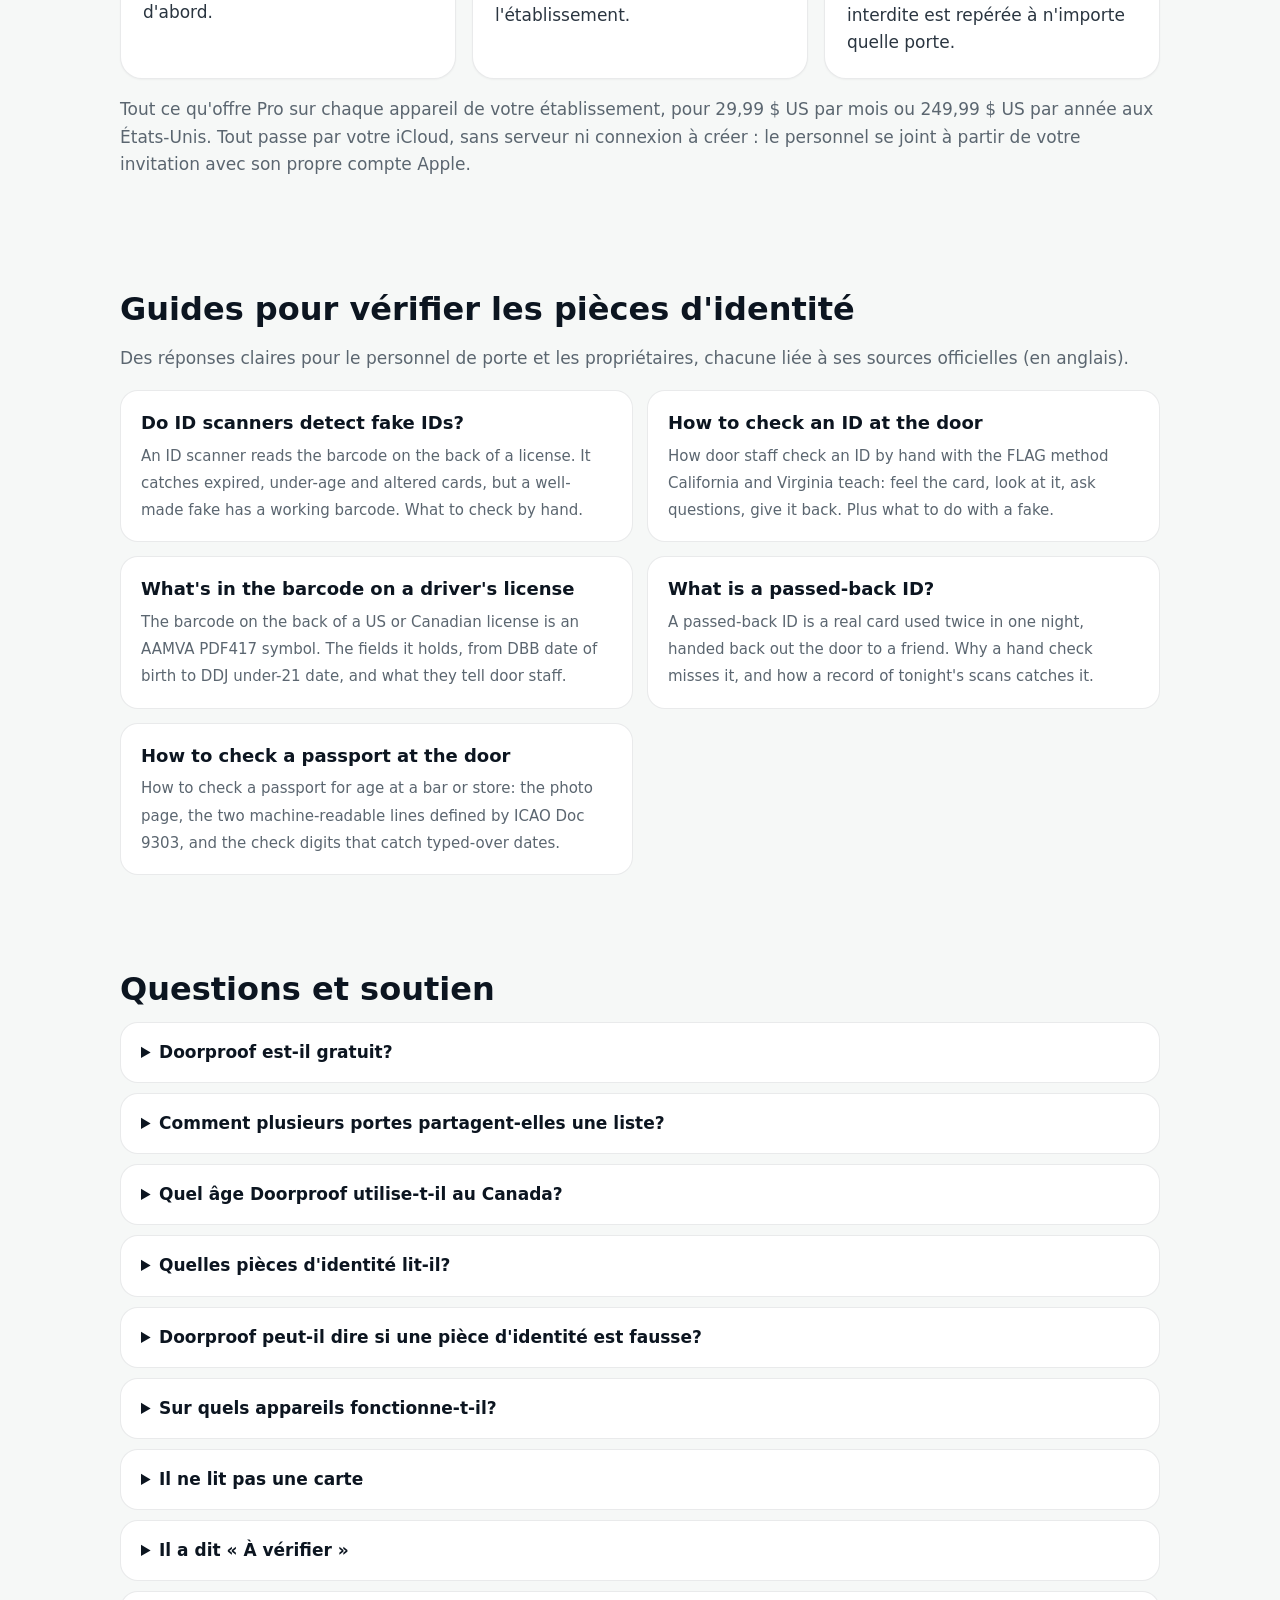
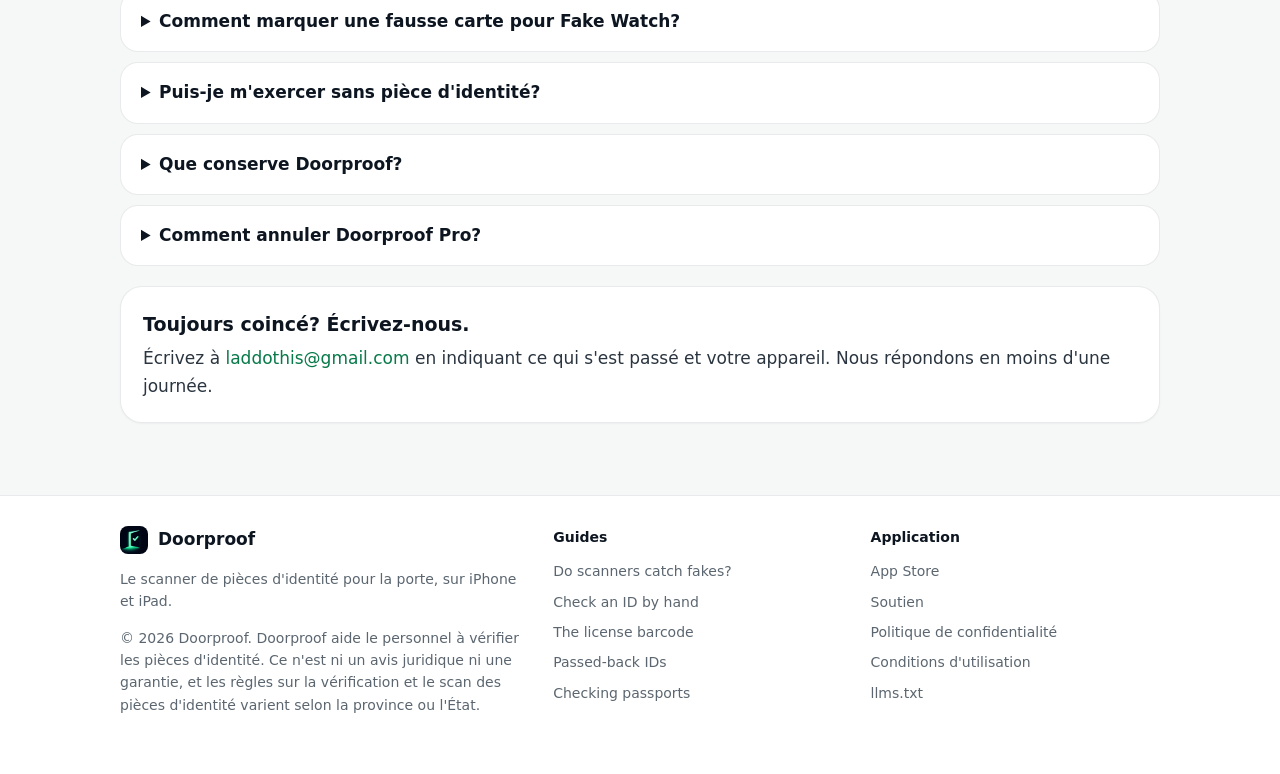
==== commit 26c84f71: "French front-check line: a generic liquor store, no store chain named" ====
--- a/fr/index.html
+++ b/fr/index.html
@@ -63,7 +63,7 @@
   <h2>Ce que le scanner vérifie</h2>
   <div class="grid">
     <div class="card"><h3><span class="dot" style="background:var(--mint)"></span>Âge et expiration</h3><p>Pour chaque province et territoire du Canada, chaque État américain, le District de Columbia et les territoires américains, selon votre fuseau horaire. Trop jeune? Il indique le jour où la personne aura l'âge.</p></div>
-    <div class="card"><h3><span class="dot" style="background:var(--amber)"></span>Cartes modifiées</h3><p>Les codes-barres qui se contredisent&nbsp;: dates dans un ordre impossible, date de fin de minorité qui ne concorde pas avec la date de naissance, émetteur et pays qui ne vont pas ensemble. Et le recto&nbsp;: la date de naissance et le numéro imprimés comparés au code-barres, pour chaque pièce dans une SAQ, un dépanneur ou une boutique de cannabis.</p></div>
+    <div class="card"><h3><span class="dot" style="background:var(--amber)"></span>Cartes modifiées</h3><p>Les codes-barres qui se contredisent&nbsp;: dates dans un ordre impossible, date de fin de minorité qui ne concorde pas avec la date de naissance, émetteur et pays qui ne vont pas ensemble. Et le recto&nbsp;: la date de naissance et le numéro imprimés comparés au code-barres, pour chaque pièce dans un commerce d'alcool, un dépanneur ou une boutique de cannabis.</p></div>
     <div class="card"><h3><span class="dot" style="background:var(--amber)"></span>Réutilisations <span class="pro">Pro</span></h3><p>La même pièce d'identité présentée deux fois ce soir, avec l'heure et la porte du premier scan&nbsp;: la carte repassée à un ami par la porte.</p></div>
     <div class="card"><h3><span class="dot" style="background:var(--red)"></span>Fake Watch</h3><p>Quand un établissement confirme une fausse carte, Doorproof apprend comment son code-barres a été fait (jamais rien sur la personne) et avertit chaque établissement quand une carte faite de la même façon se présente.</p></div>
     <div class="card"><h3><span class="dot" style="background:var(--mint)"></span>Passeports et ID Wallet</h3><p>Les passeports, à partir des deux lignes de la page photo, chiffres de contrôle vérifiés, même tenus de côté. Les pièces d'identité Apple Wallet, par le vérificateur d'Apple&nbsp;: signées par l'émetteur, impossibles à falsifier.</p></div>
